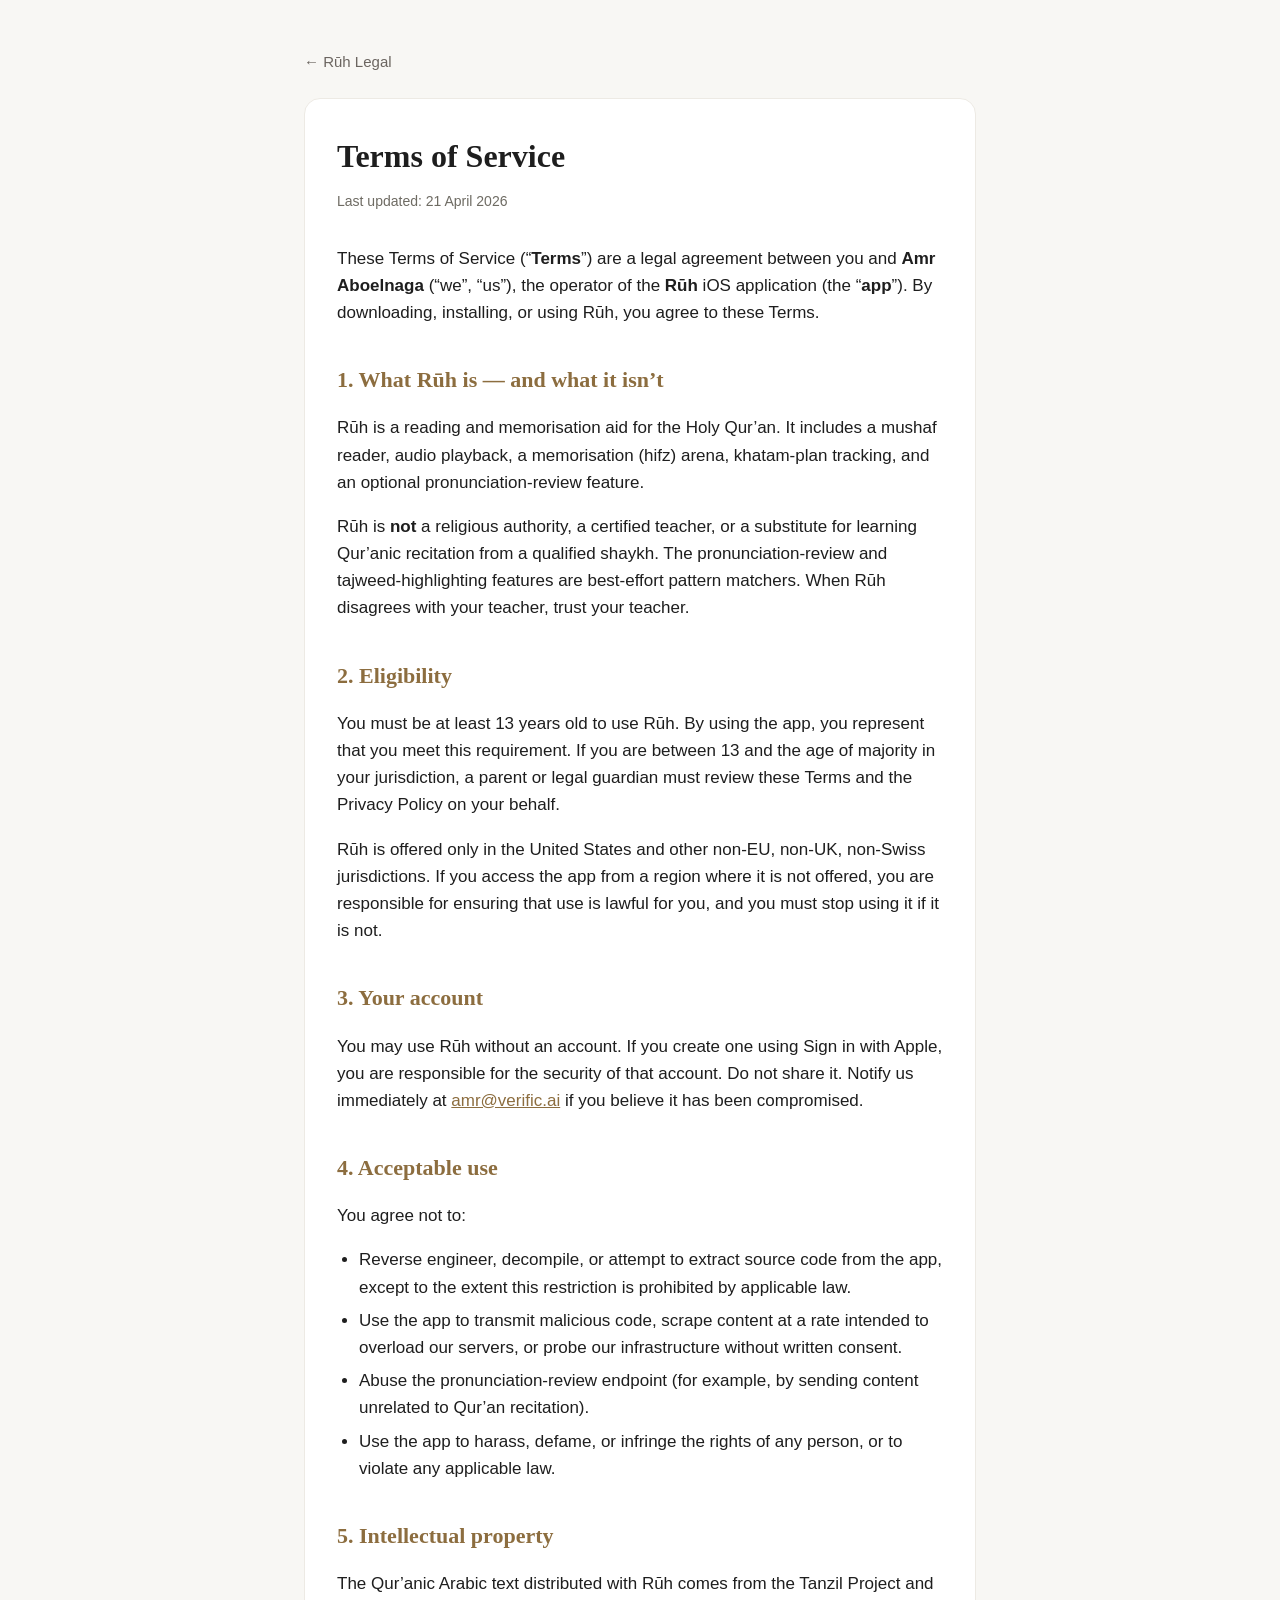
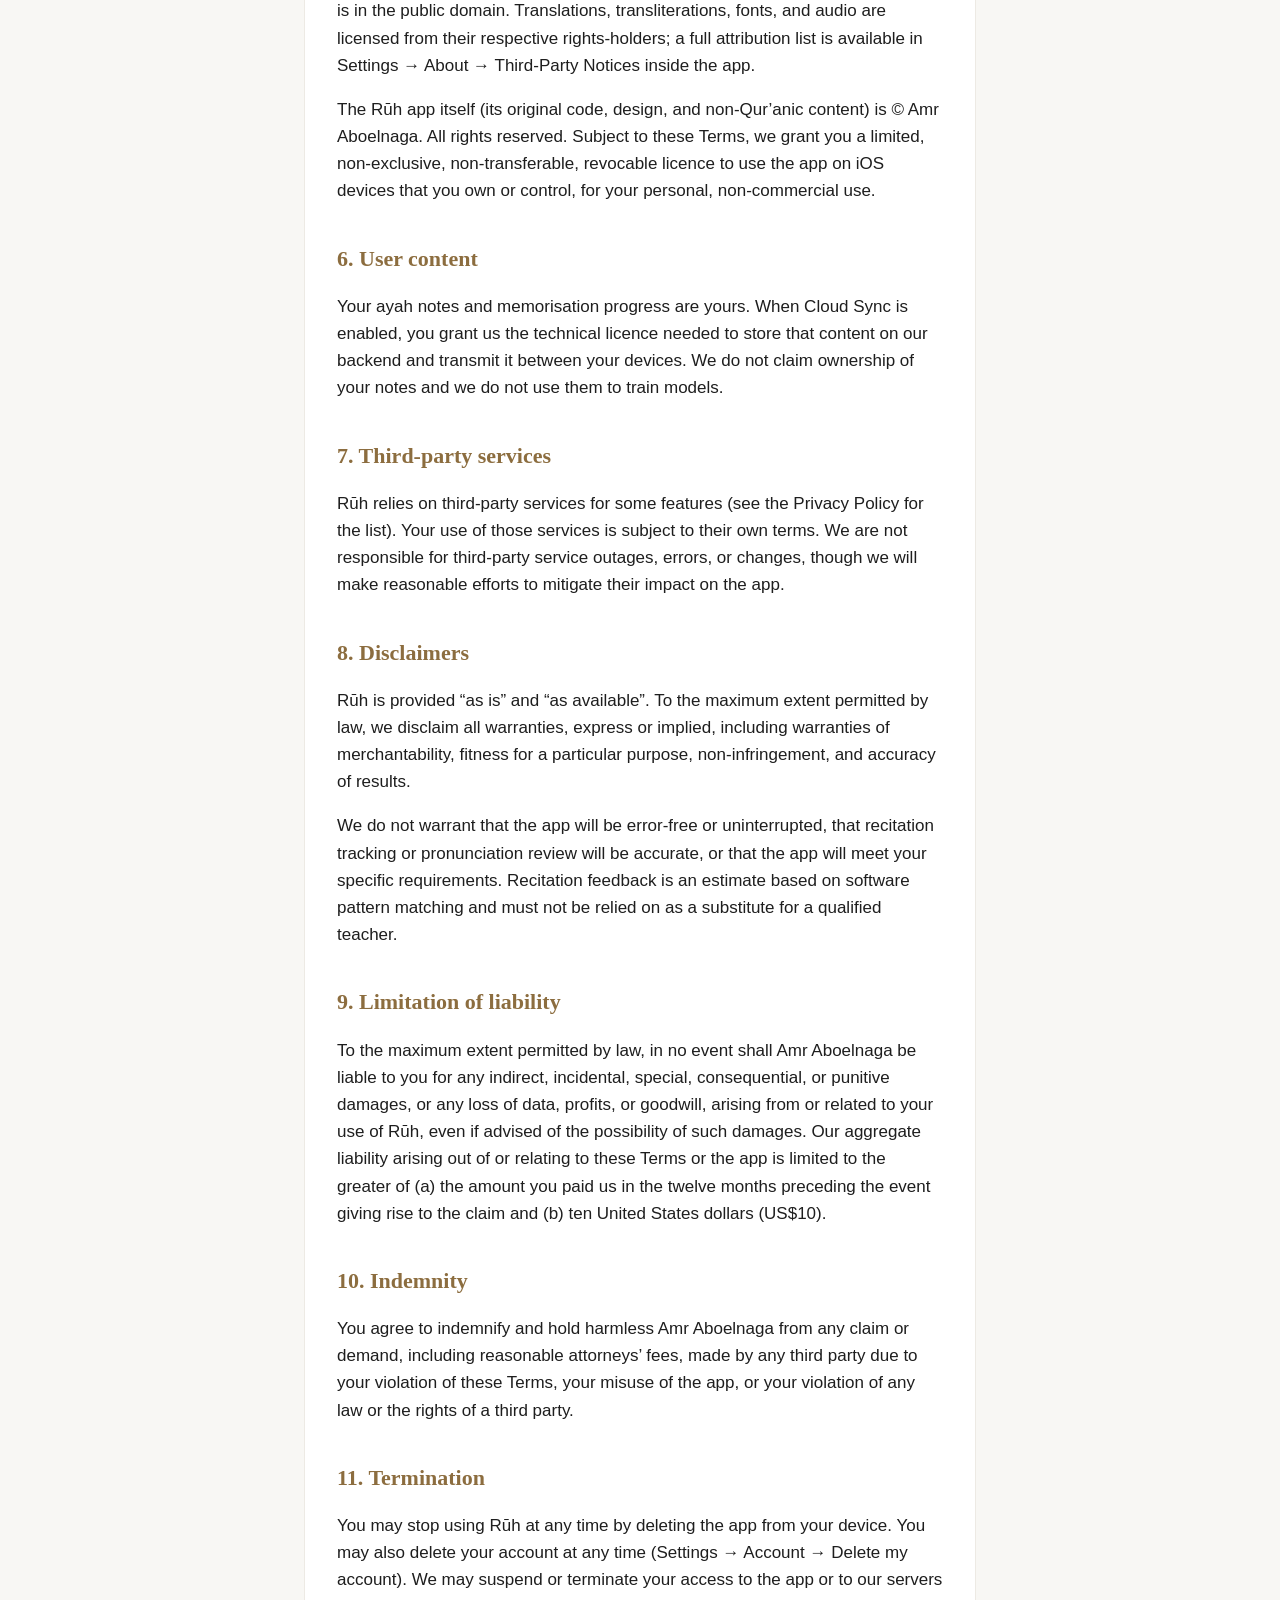
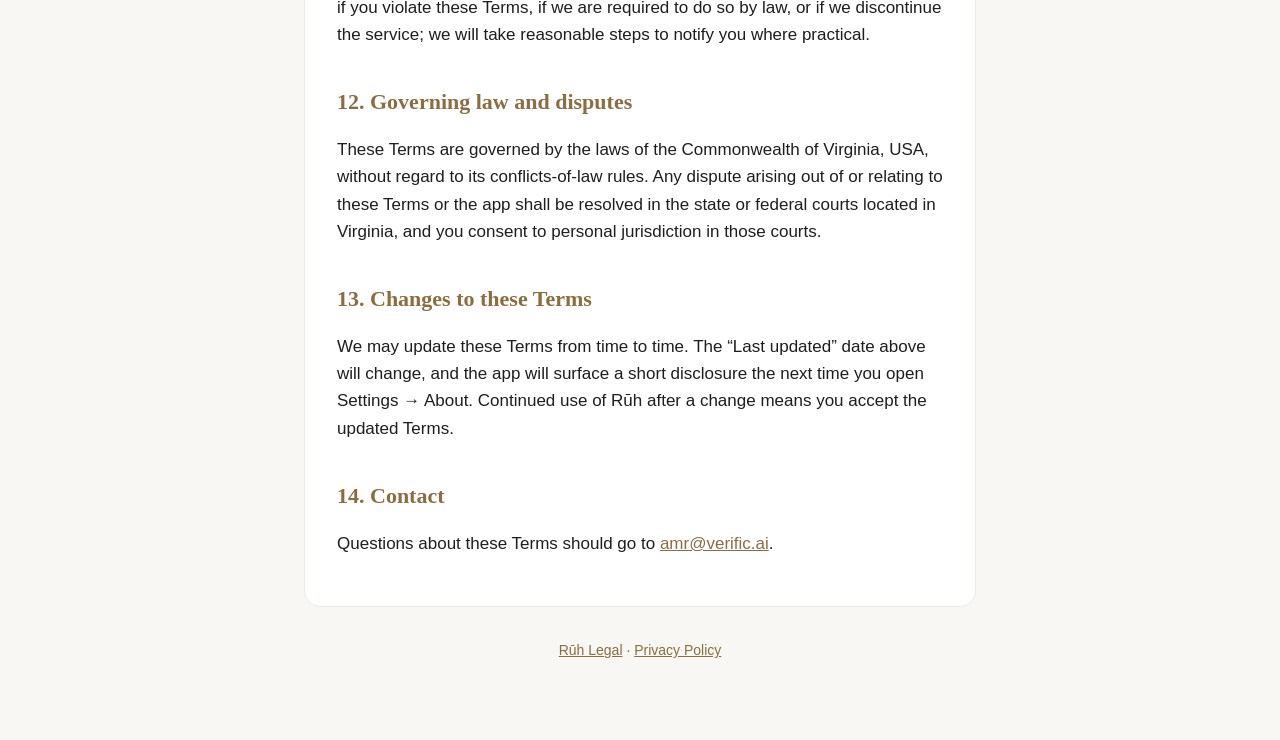
==== terms.html @ 8d79bd01 "Initial legal pages for Rūh — privacy policy + terms of service" ====
<!DOCTYPE html>
<html lang="en">
<head>
  <meta charset="utf-8">
  <meta name="viewport" content="width=device-width, initial-scale=1">
  <title>Rūh — Terms of Service</title>
  <link rel="stylesheet" href="style.css">
</head>
<body>
  <main class="wrap">
    <a class="back" href="index.html">&larr; Rūh Legal</a>
    <article>
      <h1>Terms of Service</h1>
      <p class="meta">Last updated: 21 April 2026</p>

      <p>
        These Terms of Service (&ldquo;<strong>Terms</strong>&rdquo;) are a legal
        agreement between you and <strong>Amr Aboelnaga</strong> (&ldquo;we&rdquo;,
        &ldquo;us&rdquo;), the operator of the <strong>Rūh</strong> iOS
        application (the &ldquo;<strong>app</strong>&rdquo;). By downloading,
        installing, or using Rūh, you agree to these Terms.
      </p>

      <h2>1. What Rūh is — and what it isn&rsquo;t</h2>
      <p>
        Rūh is a reading and memorisation aid for the Holy Qur&rsquo;an. It
        includes a mushaf reader, audio playback, a memorisation (hifz) arena,
        khatam-plan tracking, and an optional pronunciation-review feature.
      </p>
      <p>
        Rūh is <strong>not</strong> a religious authority, a certified
        teacher, or a substitute for learning Qur&rsquo;anic recitation from a
        qualified shaykh. The pronunciation-review and tajweed-highlighting
        features are best-effort pattern matchers. When Rūh disagrees with
        your teacher, trust your teacher.
      </p>

      <h2>2. Eligibility</h2>
      <p>
        You must be at least 13 years old to use Rūh. By using the app, you
        represent that you meet this requirement. If you are between 13 and
        the age of majority in your jurisdiction, a parent or legal guardian
        must review these Terms and the Privacy Policy on your behalf.
      </p>
      <p>
        Rūh is offered only in the United States and other non-EU, non-UK,
        non-Swiss jurisdictions. If you access the app from a region where it
        is not offered, you are responsible for ensuring that use is lawful
        for you, and you must stop using it if it is not.
      </p>

      <h2>3. Your account</h2>
      <p>
        You may use Rūh without an account. If you create one using Sign in
        with Apple, you are responsible for the security of that account.
        Do not share it. Notify us immediately at
        <a href="mailto:amr@verific.ai">amr@verific.ai</a> if you believe it
        has been compromised.
      </p>

      <h2>4. Acceptable use</h2>
      <p>You agree not to:</p>
      <ul>
        <li>Reverse engineer, decompile, or attempt to extract source code
          from the app, except to the extent this restriction is prohibited
          by applicable law.</li>
        <li>Use the app to transmit malicious code, scrape content at a rate
          intended to overload our servers, or probe our infrastructure
          without written consent.</li>
        <li>Abuse the pronunciation-review endpoint (for example, by sending
          content unrelated to Qur&rsquo;an recitation).</li>
        <li>Use the app to harass, defame, or infringe the rights of any
          person, or to violate any applicable law.</li>
      </ul>

      <h2>5. Intellectual property</h2>
      <p>
        The Qur&rsquo;anic Arabic text distributed with Rūh comes from the
        Tanzil Project and is in the public domain. Translations,
        transliterations, fonts, and audio are licensed from their
        respective rights-holders; a full attribution list is available in
        Settings &rarr; About &rarr; Third-Party Notices inside the app.
      </p>
      <p>
        The Rūh app itself (its original code, design, and non-Qur&rsquo;anic
        content) is &copy; Amr Aboelnaga. All rights reserved. Subject to
        these Terms, we grant you a limited, non-exclusive, non-transferable,
        revocable licence to use the app on iOS devices that you own or
        control, for your personal, non-commercial use.
      </p>

      <h2>6. User content</h2>
      <p>
        Your ayah notes and memorisation progress are yours. When Cloud Sync
        is enabled, you grant us the technical licence needed to store that
        content on our backend and transmit it between your devices. We do
        not claim ownership of your notes and we do not use them to train
        models.
      </p>

      <h2>7. Third-party services</h2>
      <p>
        Rūh relies on third-party services for some features (see the Privacy
        Policy for the list). Your use of those services is subject to their
        own terms. We are not responsible for third-party service outages,
        errors, or changes, though we will make reasonable efforts to mitigate
        their impact on the app.
      </p>

      <h2>8. Disclaimers</h2>
      <p>
        Rūh is provided &ldquo;as is&rdquo; and &ldquo;as available&rdquo;. To
        the maximum extent permitted by law, we disclaim all warranties, express
        or implied, including warranties of merchantability, fitness for a
        particular purpose, non-infringement, and accuracy of results.
      </p>
      <p>
        We do not warrant that the app will be error-free or uninterrupted,
        that recitation tracking or pronunciation review will be accurate, or
        that the app will meet your specific requirements. Recitation feedback
        is an estimate based on software pattern matching and must not be
        relied on as a substitute for a qualified teacher.
      </p>

      <h2>9. Limitation of liability</h2>
      <p>
        To the maximum extent permitted by law, in no event shall Amr Aboelnaga
        be liable to you for any indirect, incidental, special, consequential,
        or punitive damages, or any loss of data, profits, or goodwill, arising
        from or related to your use of Rūh, even if advised of the possibility
        of such damages. Our aggregate liability arising out of or relating to
        these Terms or the app is limited to the greater of (a) the amount you
        paid us in the twelve months preceding the event giving rise to the
        claim and (b) ten United States dollars (US$10).
      </p>

      <h2>10. Indemnity</h2>
      <p>
        You agree to indemnify and hold harmless Amr Aboelnaga from any claim
        or demand, including reasonable attorneys&rsquo; fees, made by any third
        party due to your violation of these Terms, your misuse of the app, or
        your violation of any law or the rights of a third party.
      </p>

      <h2>11. Termination</h2>
      <p>
        You may stop using Rūh at any time by deleting the app from your
        device. You may also delete your account at any time (Settings &rarr;
        Account &rarr; Delete my account). We may suspend or terminate your
        access to the app or to our servers if you violate these Terms, if we
        are required to do so by law, or if we discontinue the service; we
        will take reasonable steps to notify you where practical.
      </p>

      <h2>12. Governing law and disputes</h2>
      <p>
        These Terms are governed by the laws of the Commonwealth of Virginia,
        USA, without regard to its conflicts-of-law rules. Any dispute
        arising out of or relating to these Terms or the app shall be resolved
        in the state or federal courts located in Virginia, and you consent to
        personal jurisdiction in those courts.
      </p>

      <h2>13. Changes to these Terms</h2>
      <p>
        We may update these Terms from time to time. The &ldquo;Last
        updated&rdquo; date above will change, and the app will surface a
        short disclosure the next time you open Settings &rarr; About.
        Continued use of Rūh after a change means you accept the updated
        Terms.
      </p>

      <h2>14. Contact</h2>
      <p>
        Questions about these Terms should go to
        <a href="mailto:amr@verific.ai">amr@verific.ai</a>.
      </p>
    </article>

    <footer>
      <p><a href="index.html">Rūh Legal</a> &middot; <a href="privacy.html">Privacy Policy</a></p>
    </footer>
  </main>
</body>
</html>
---- style.css ----
/* Rūh legal pages — matches the in-app warm cream/gold palette */
:root {
  --bg: #F8F7F4;
  --card: #FFFFFF;
  --surface: #F5F2ED;
  --line: #EDEAE4;
  --text: #1E1E1E;
  --text-secondary: #6B6560;
  --text-tertiary: #6E6B63;
  --accent: #C8A87E;
  --accent-dark: #8C6D3F;
  --accent-surface: #F3EDE3;
  --radius: 16px;
  --radius-sm: 10px;
  --max-w: 720px;
}

@media (prefers-color-scheme: dark) {
  :root {
    --bg: #0A0A0A;
    --card: #141414;
    --surface: #181818;
    --line: #242424;
    --text: #D5D0C8;
    --text-secondary: #A3A09A;
    --text-tertiary: #858380;
    --accent: #C8A87E;
    --accent-dark: #D4BC90;
    --accent-surface: #1A1A18;
  }
}

* { box-sizing: border-box; }
html, body {
  margin: 0;
  padding: 0;
  background: var(--bg);
  color: var(--text);
  font-family: -apple-system, BlinkMacSystemFont, "Segoe UI", Helvetica, Arial, sans-serif;
  font-size: 17px;
  line-height: 1.6;
  -webkit-font-smoothing: antialiased;
}

.wrap {
  max-width: var(--max-w);
  margin: 0 auto;
  padding: 48px 24px 64px;
}

/* ---- Brand header (landing page) ---- */
.brand {
  text-align: center;
  margin-bottom: 48px;
}
.brand .mark {
  font-size: 64px;
  color: var(--accent-dark);
  margin-bottom: 8px;
  line-height: 1;
}
.brand h1 {
  font-family: Georgia, "Times New Roman", serif;
  font-size: 40px;
  margin: 0 0 8px;
  letter-spacing: 0.5px;
  color: var(--text);
}
.brand .tag {
  color: var(--text-secondary);
  margin: 0;
  font-style: italic;
}

/* ---- Landing cards ---- */
.links {
  display: grid;
  gap: 16px;
  margin-bottom: 48px;
}
.card {
  display: block;
  background: var(--card);
  border: 1px solid var(--line);
  border-radius: var(--radius);
  padding: 24px;
  text-decoration: none;
  color: inherit;
  transition: transform 0.15s ease, border-color 0.15s ease;
}
.card:hover {
  border-color: var(--accent);
  transform: translateY(-1px);
}
.card h2 {
  margin: 0 0 4px;
  font-family: Georgia, serif;
  font-size: 22px;
  color: var(--accent-dark);
}
.card p {
  margin: 0;
  color: var(--text-secondary);
}

/* ---- Article (privacy / terms pages) ---- */
article {
  background: var(--card);
  border: 1px solid var(--line);
  border-radius: var(--radius);
  padding: 32px;
}
article h1 {
  font-family: Georgia, serif;
  font-size: 32px;
  margin: 0 0 8px;
  color: var(--text);
}
article .meta {
  color: var(--text-tertiary);
  font-size: 14px;
  margin: 0 0 32px;
}
article h2 {
  font-family: Georgia, serif;
  font-size: 22px;
  color: var(--accent-dark);
  margin: 36px 0 12px;
}
article h3 {
  font-size: 17px;
  color: var(--text);
  margin: 24px 0 8px;
}
article p, article li {
  color: var(--text);
}
article p + p { margin-top: 14px; }
article ul {
  padding-left: 22px;
}
article li {
  margin: 6px 0;
}
article a {
  color: var(--accent-dark);
}
article code {
  background: var(--surface);
  padding: 2px 6px;
  border-radius: 4px;
  font-size: 15px;
  font-family: "SF Mono", Menlo, Consolas, monospace;
}

/* ---- Footer ---- */
footer {
  text-align: center;
  margin-top: 32px;
  color: var(--text-tertiary);
  font-size: 14px;
}
footer a {
  color: var(--accent-dark);
}

.back {
  display: inline-block;
  color: var(--text-secondary);
  text-decoration: none;
  margin-bottom: 24px;
  font-size: 15px;
}
.back:hover { color: var(--accent-dark); }
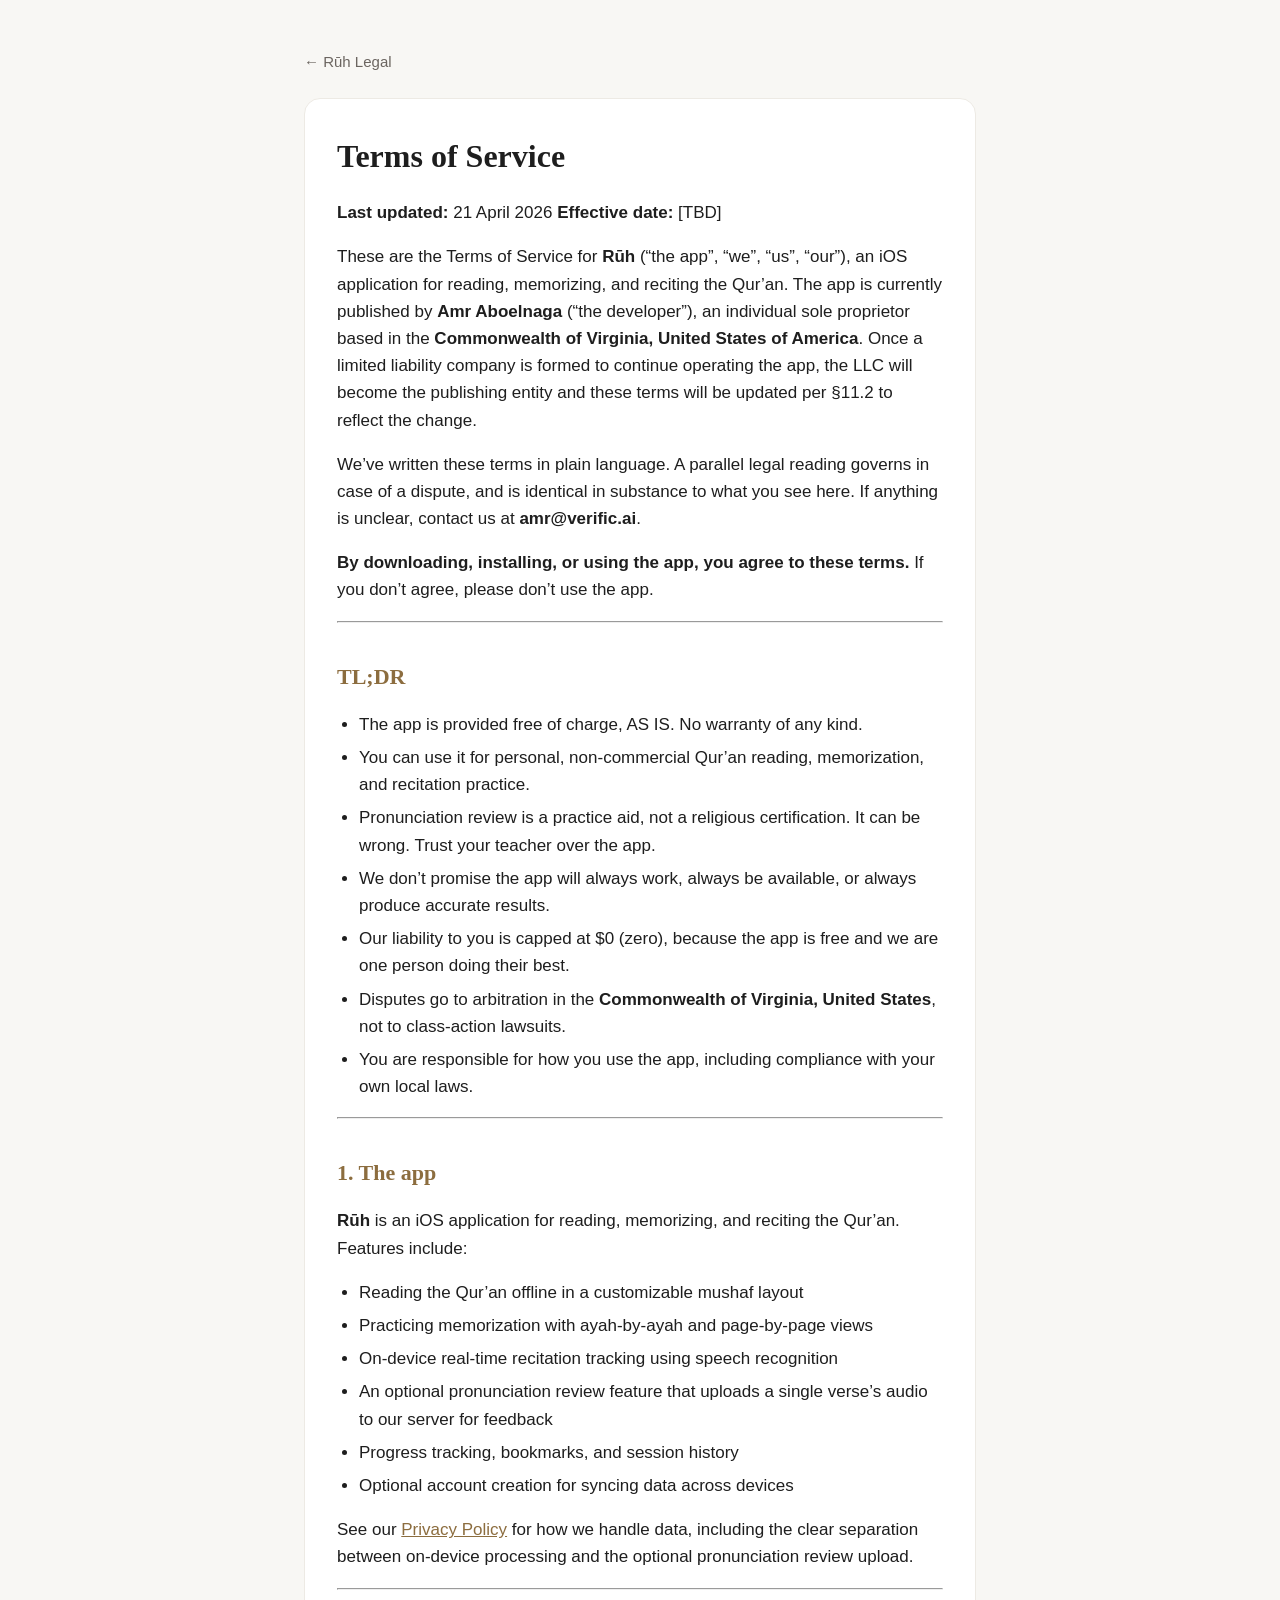
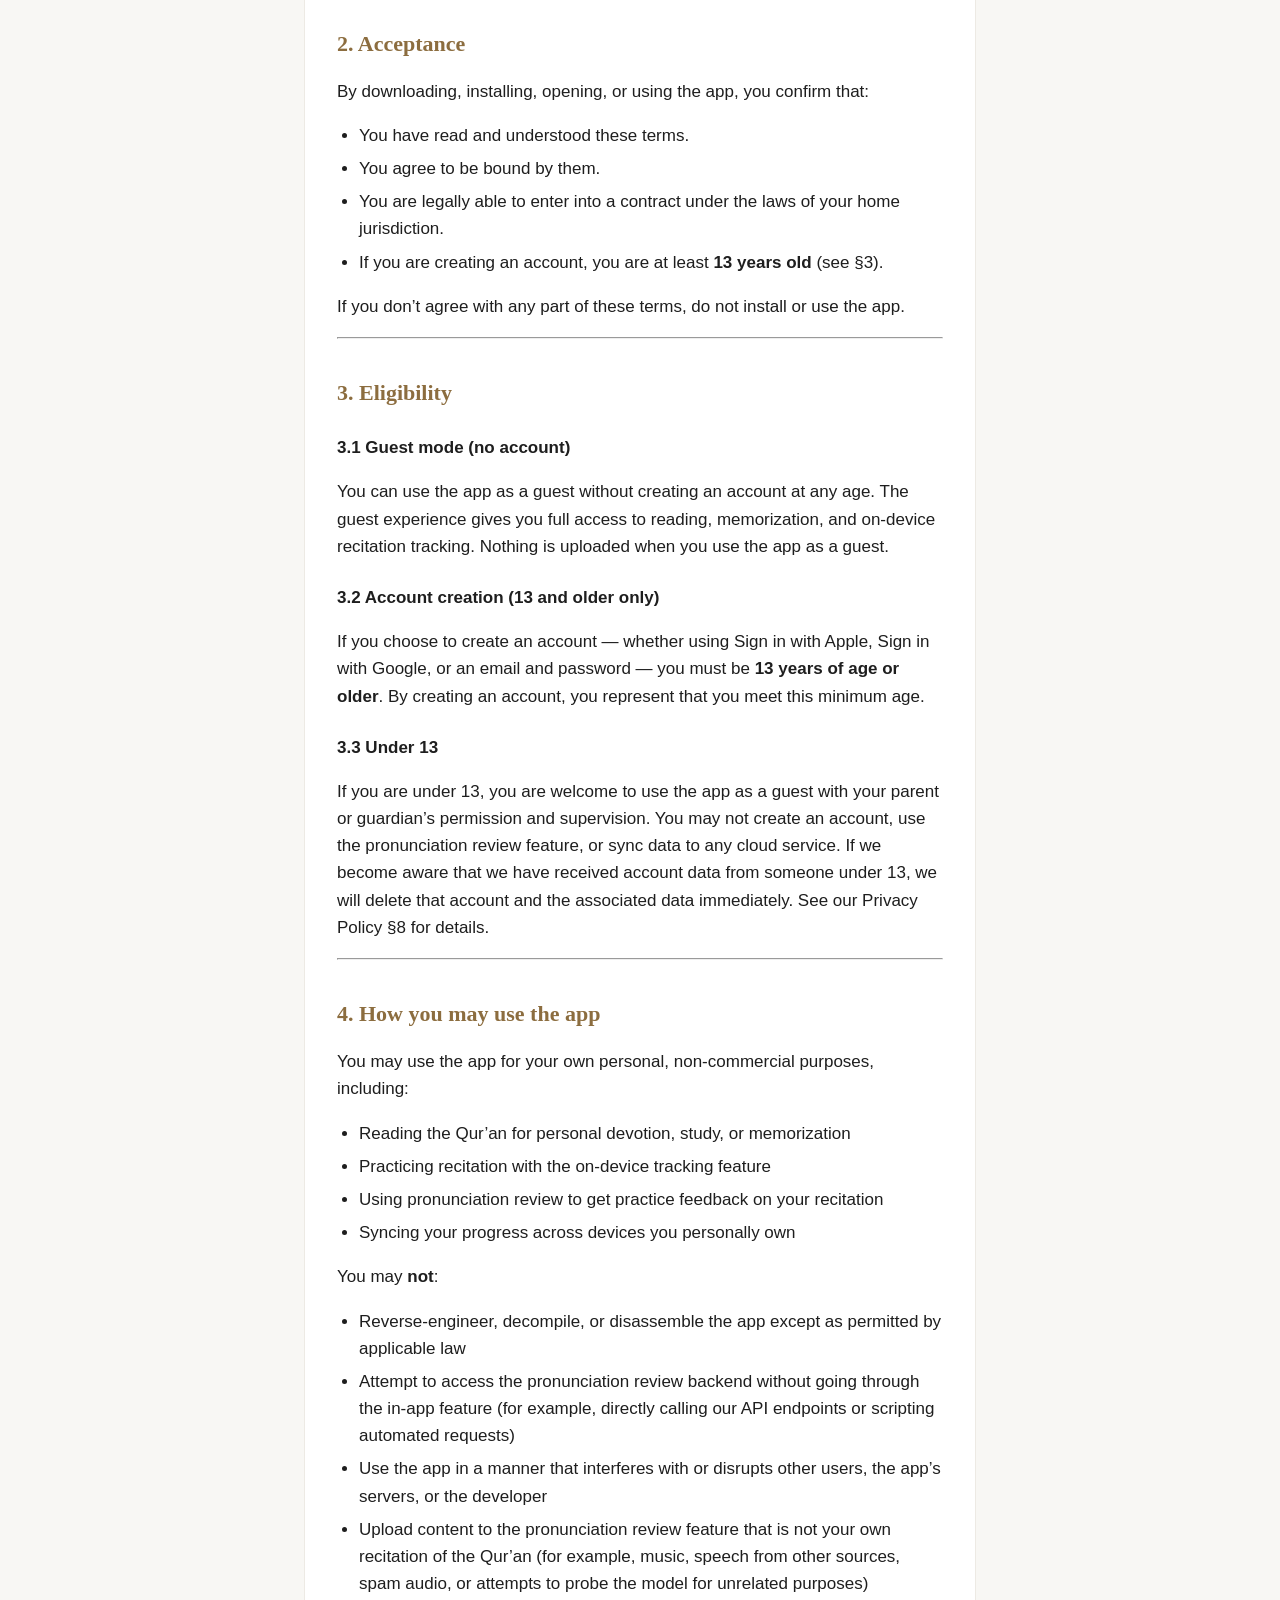
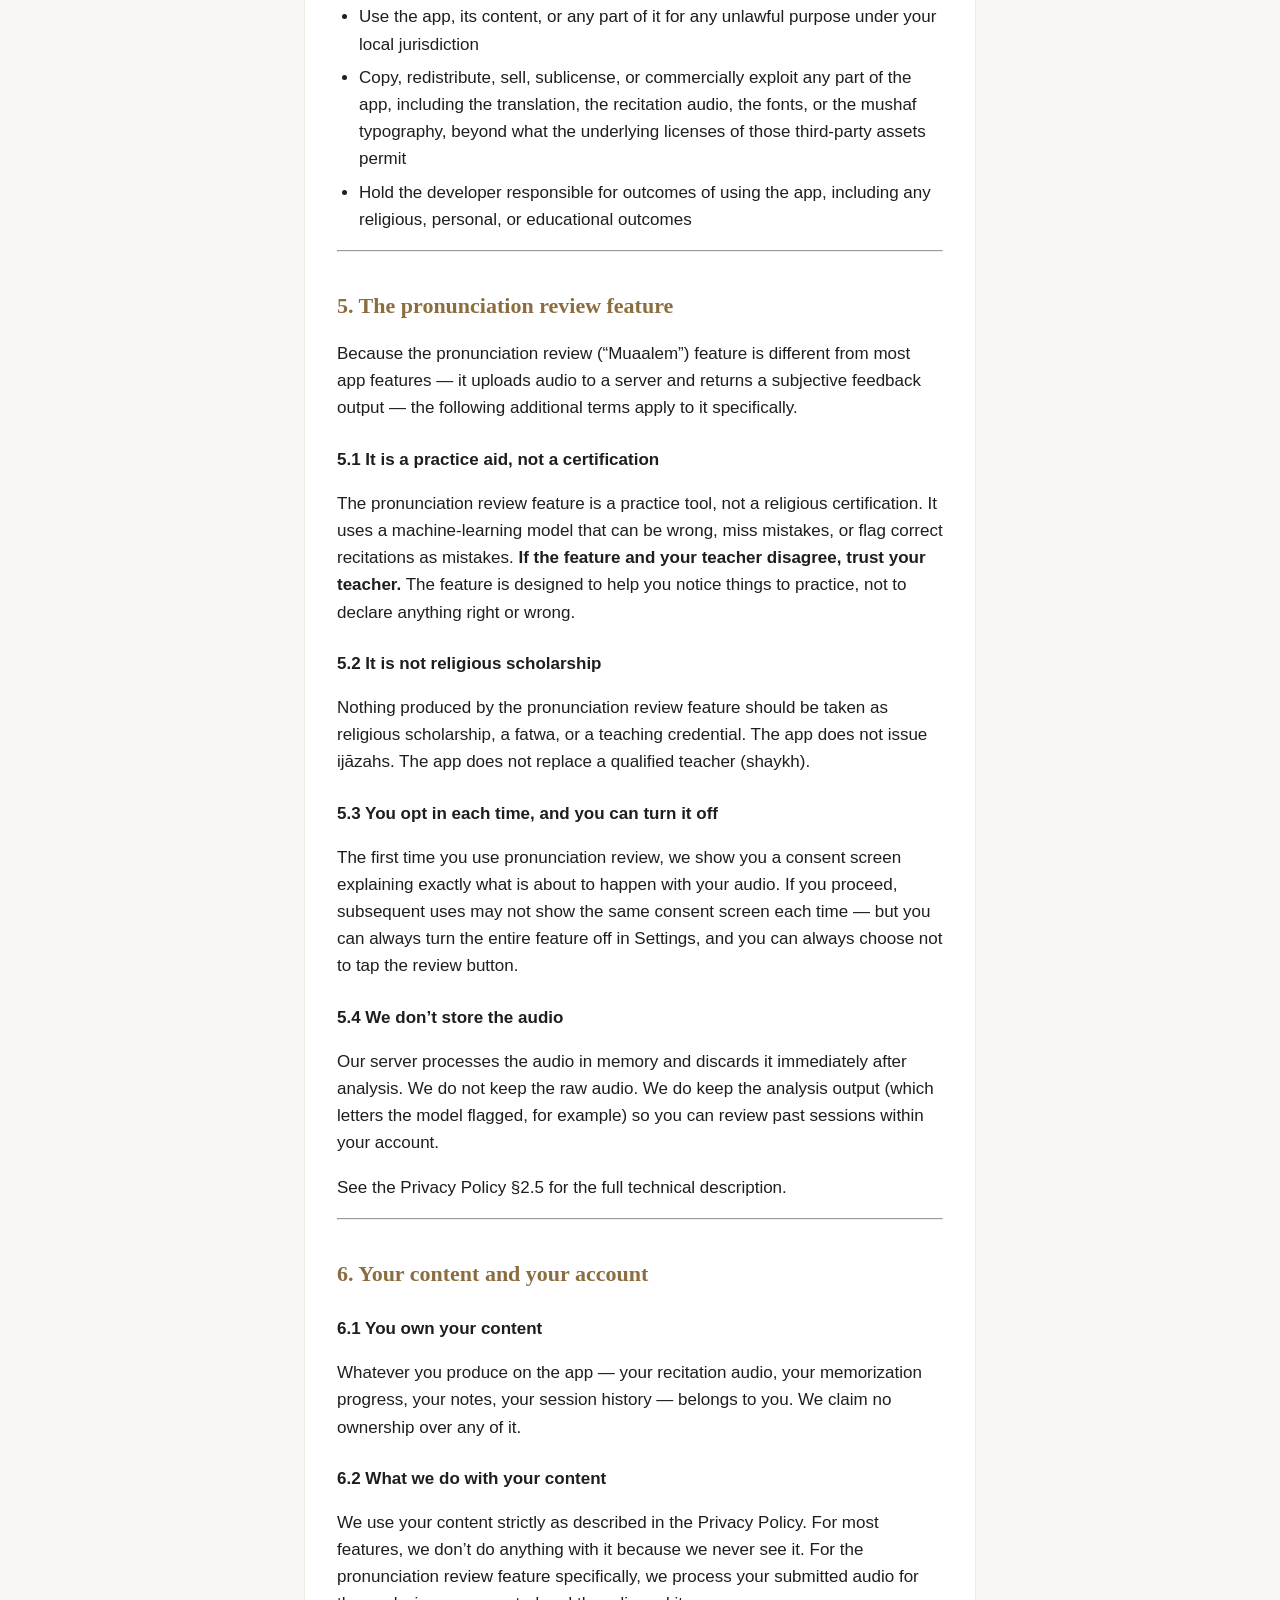
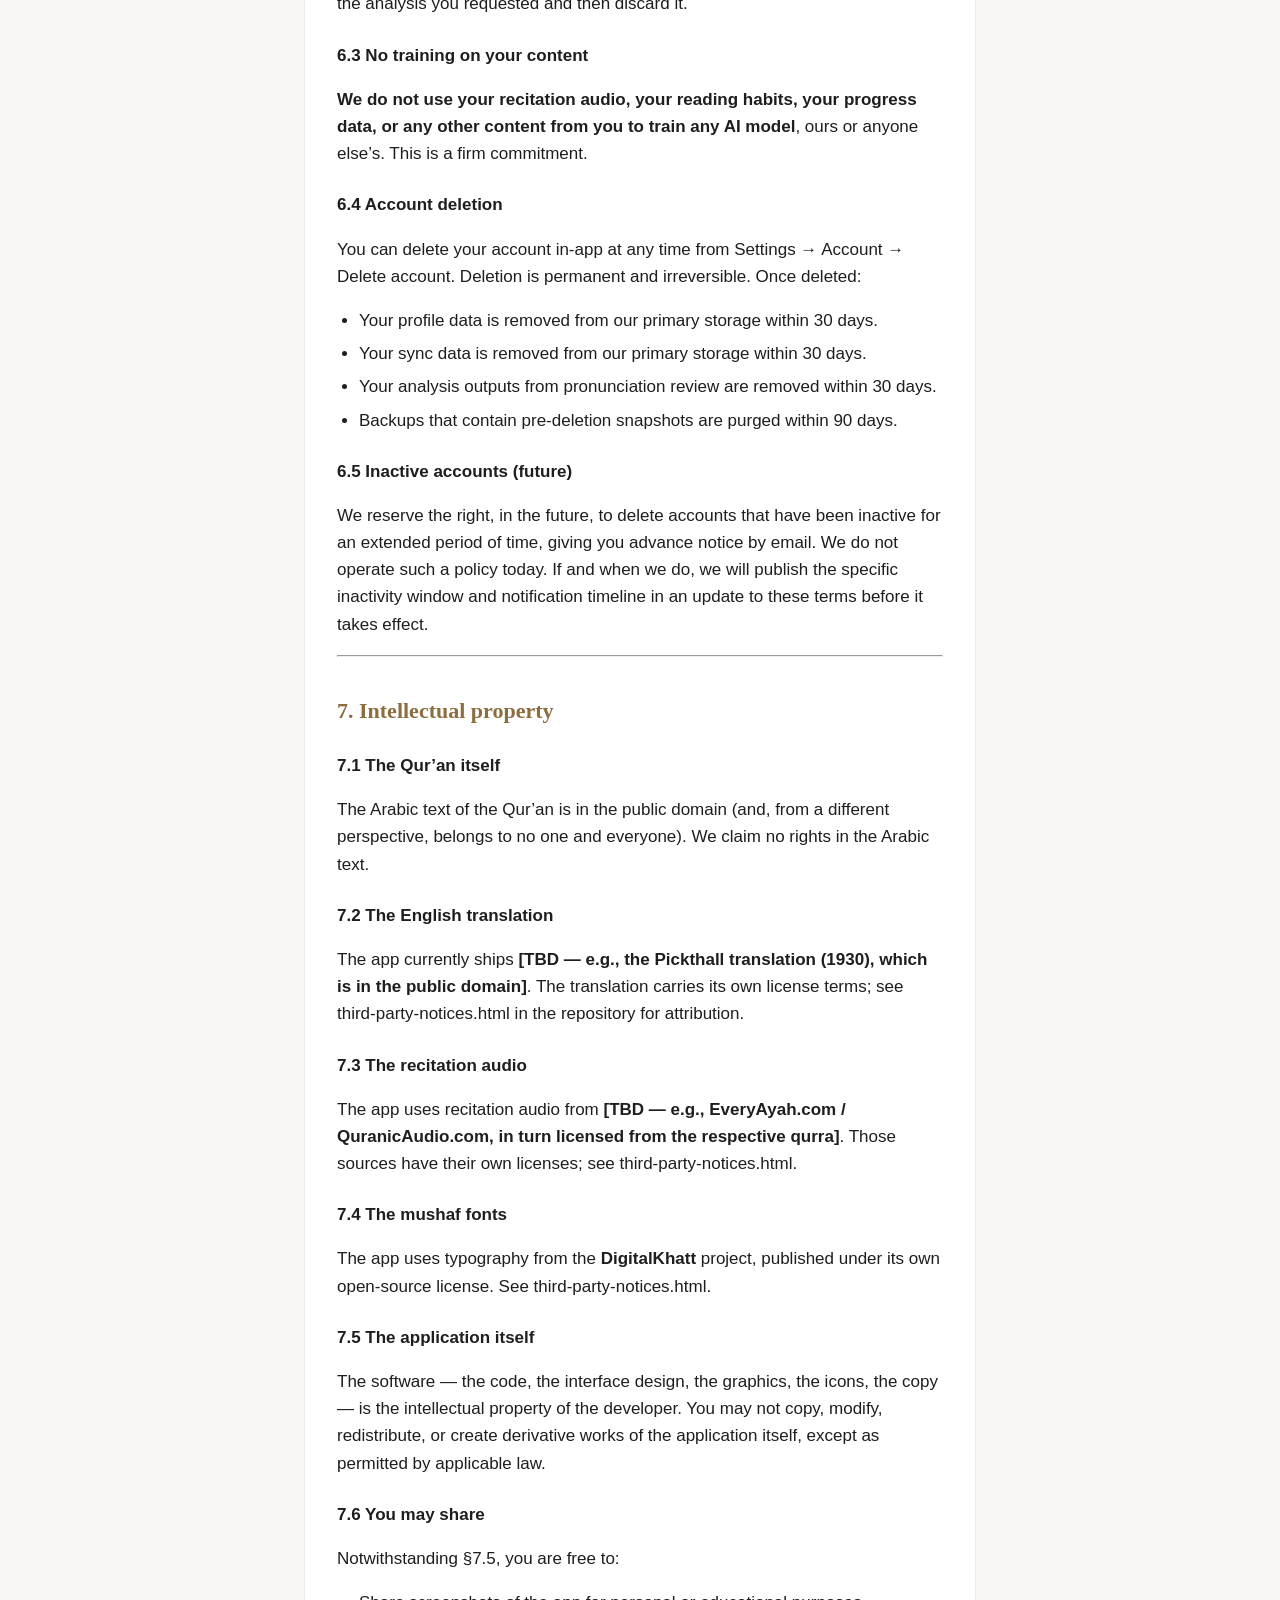
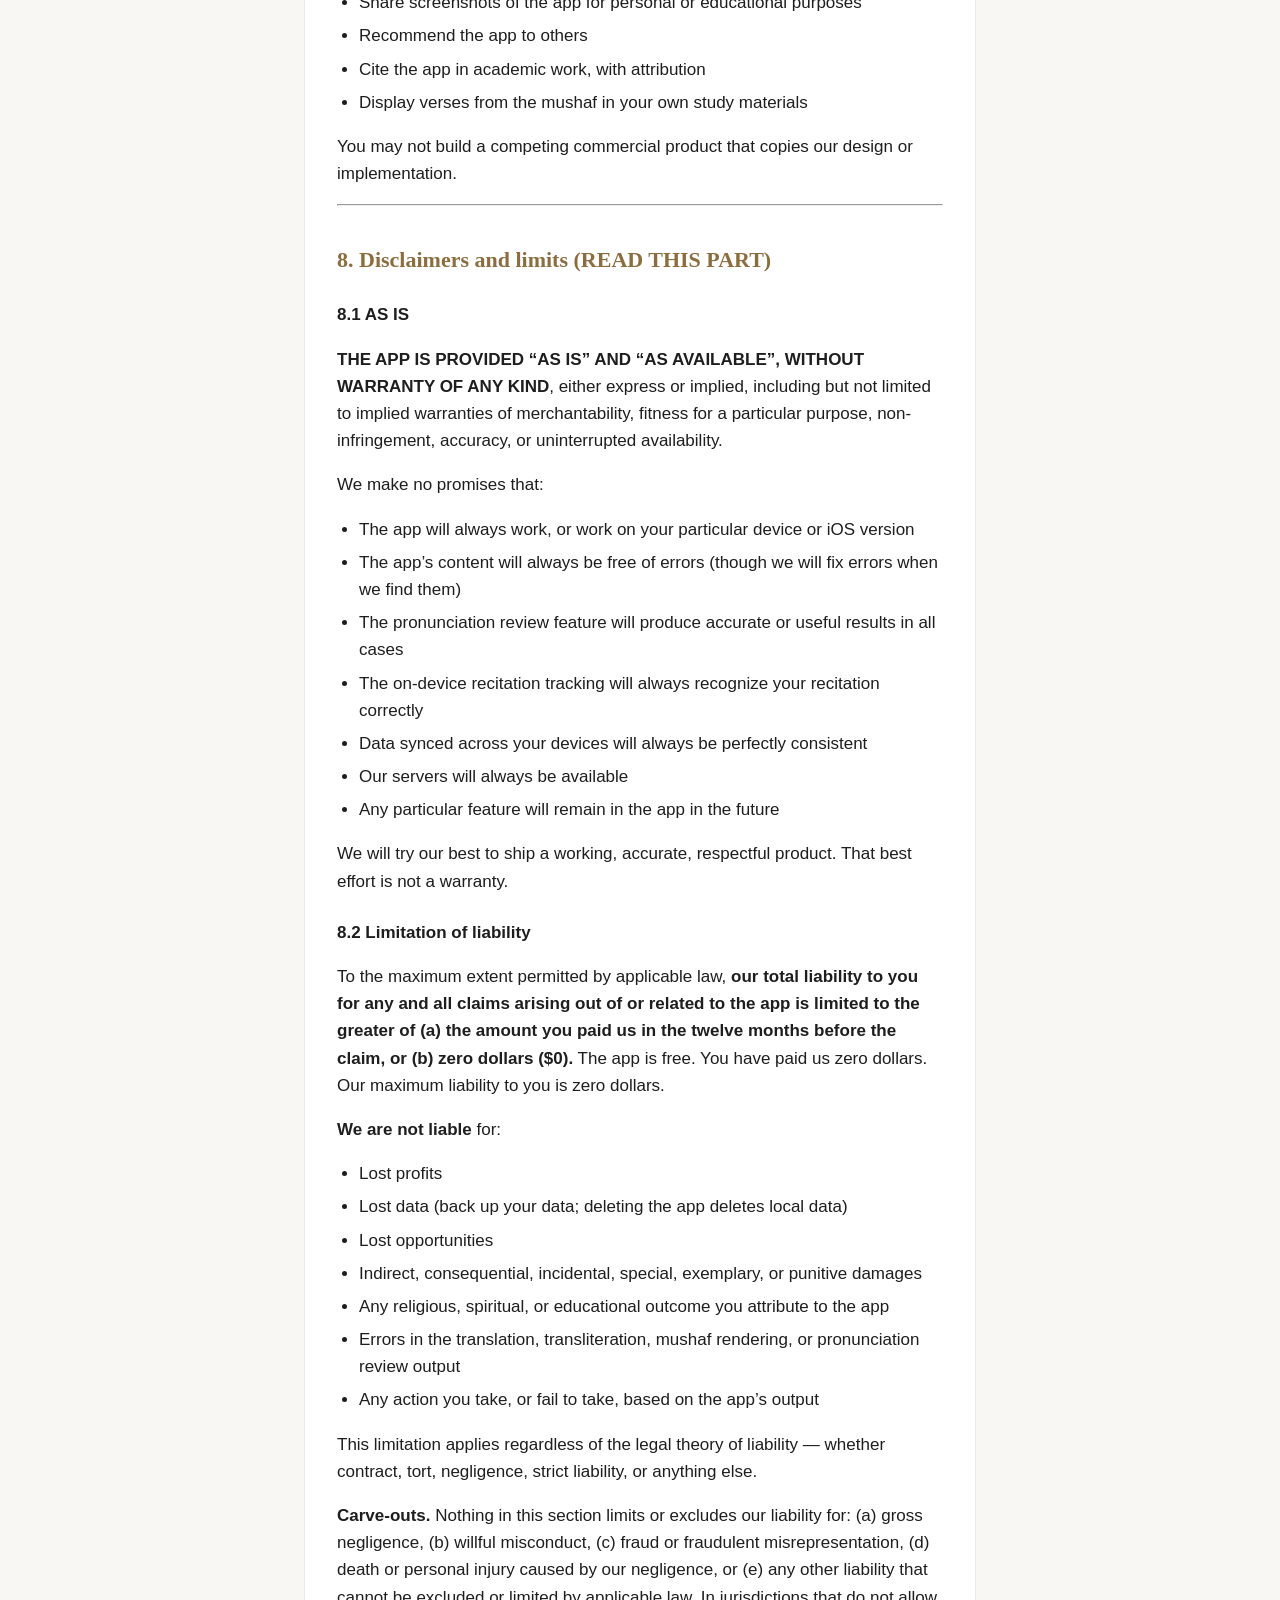
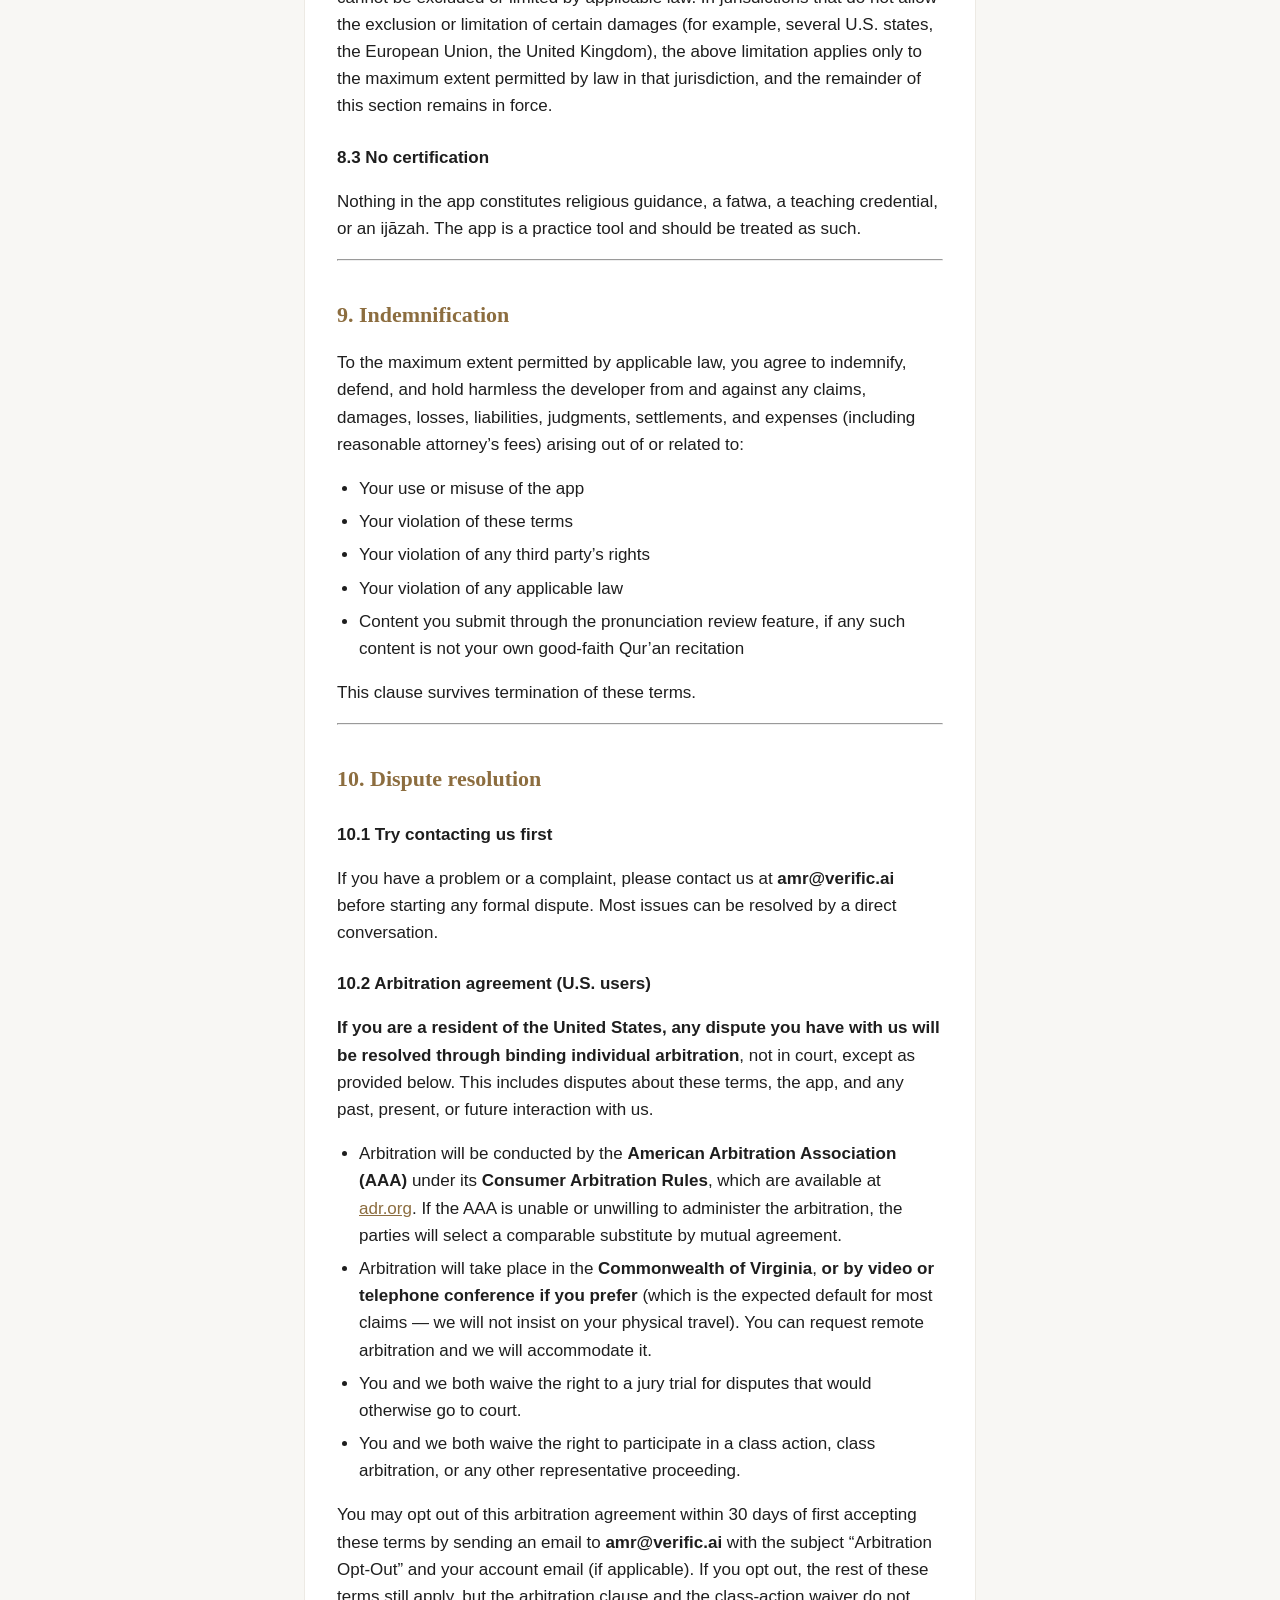
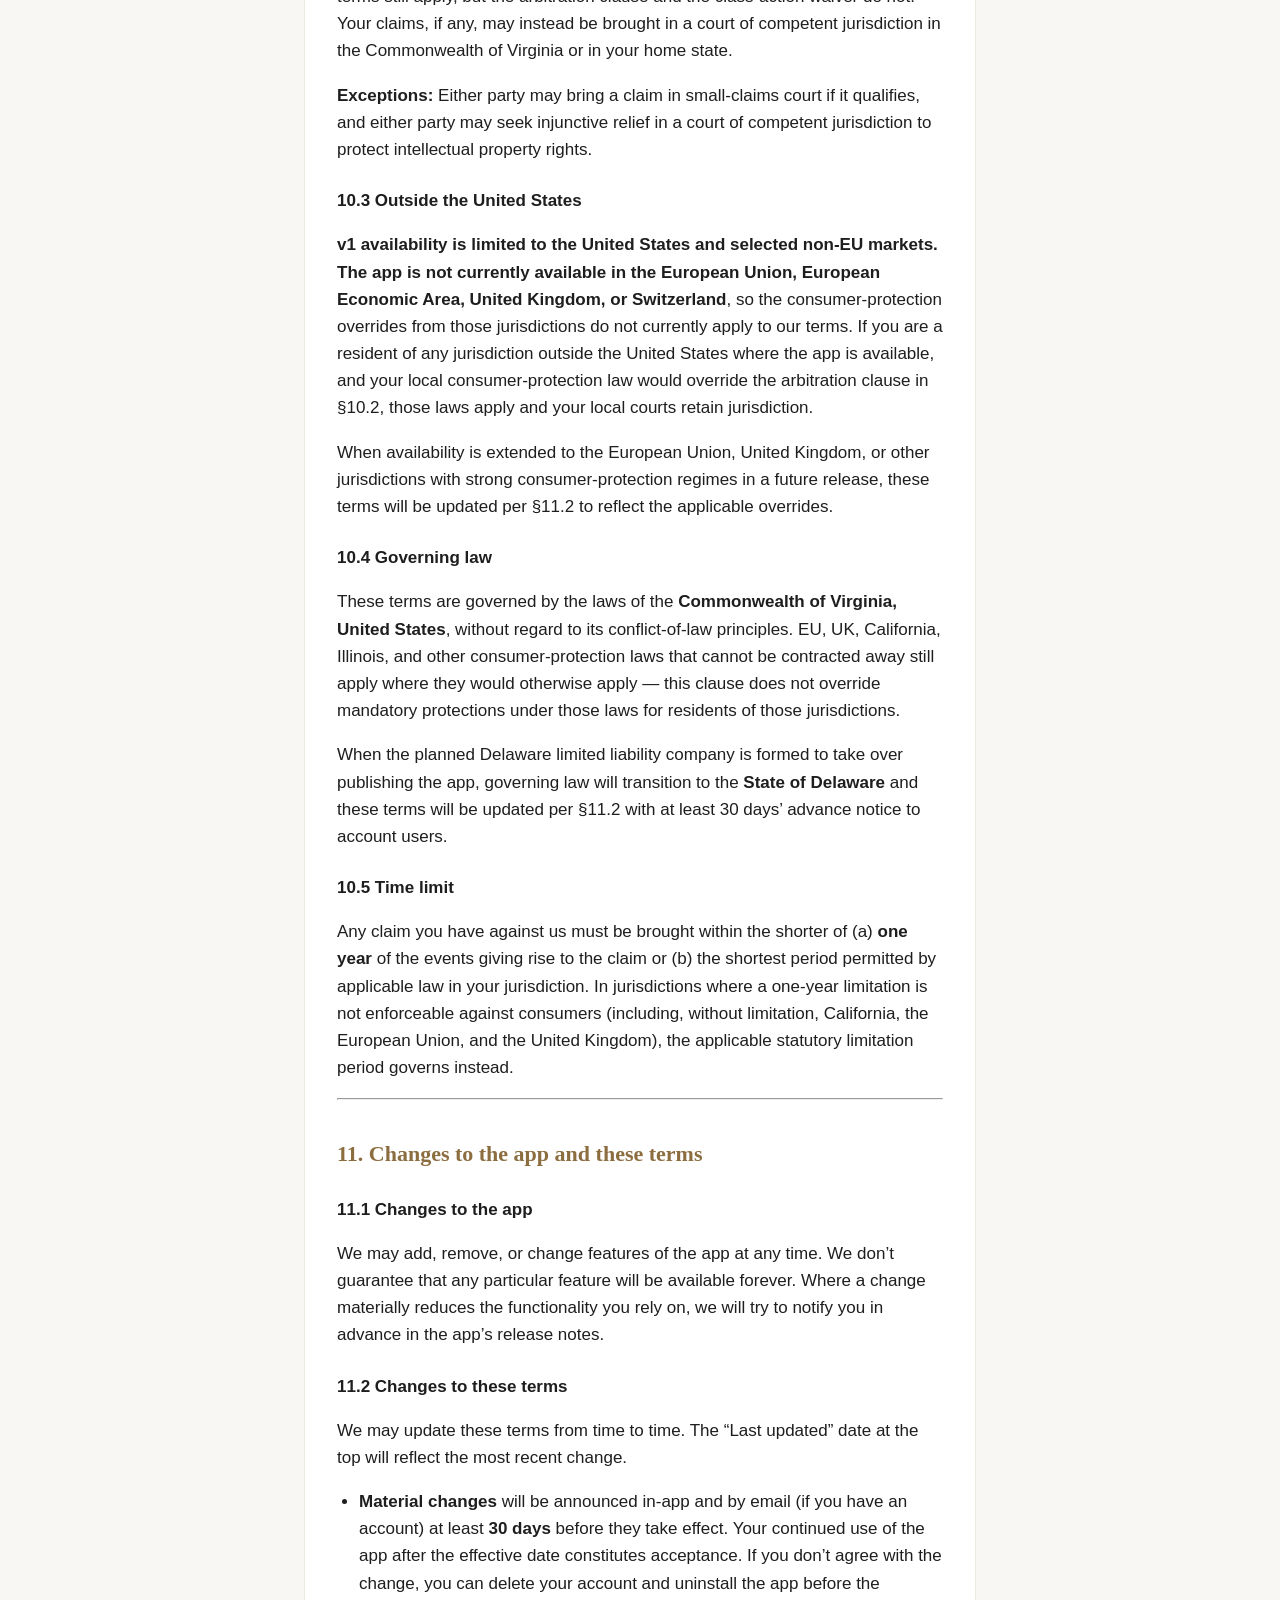
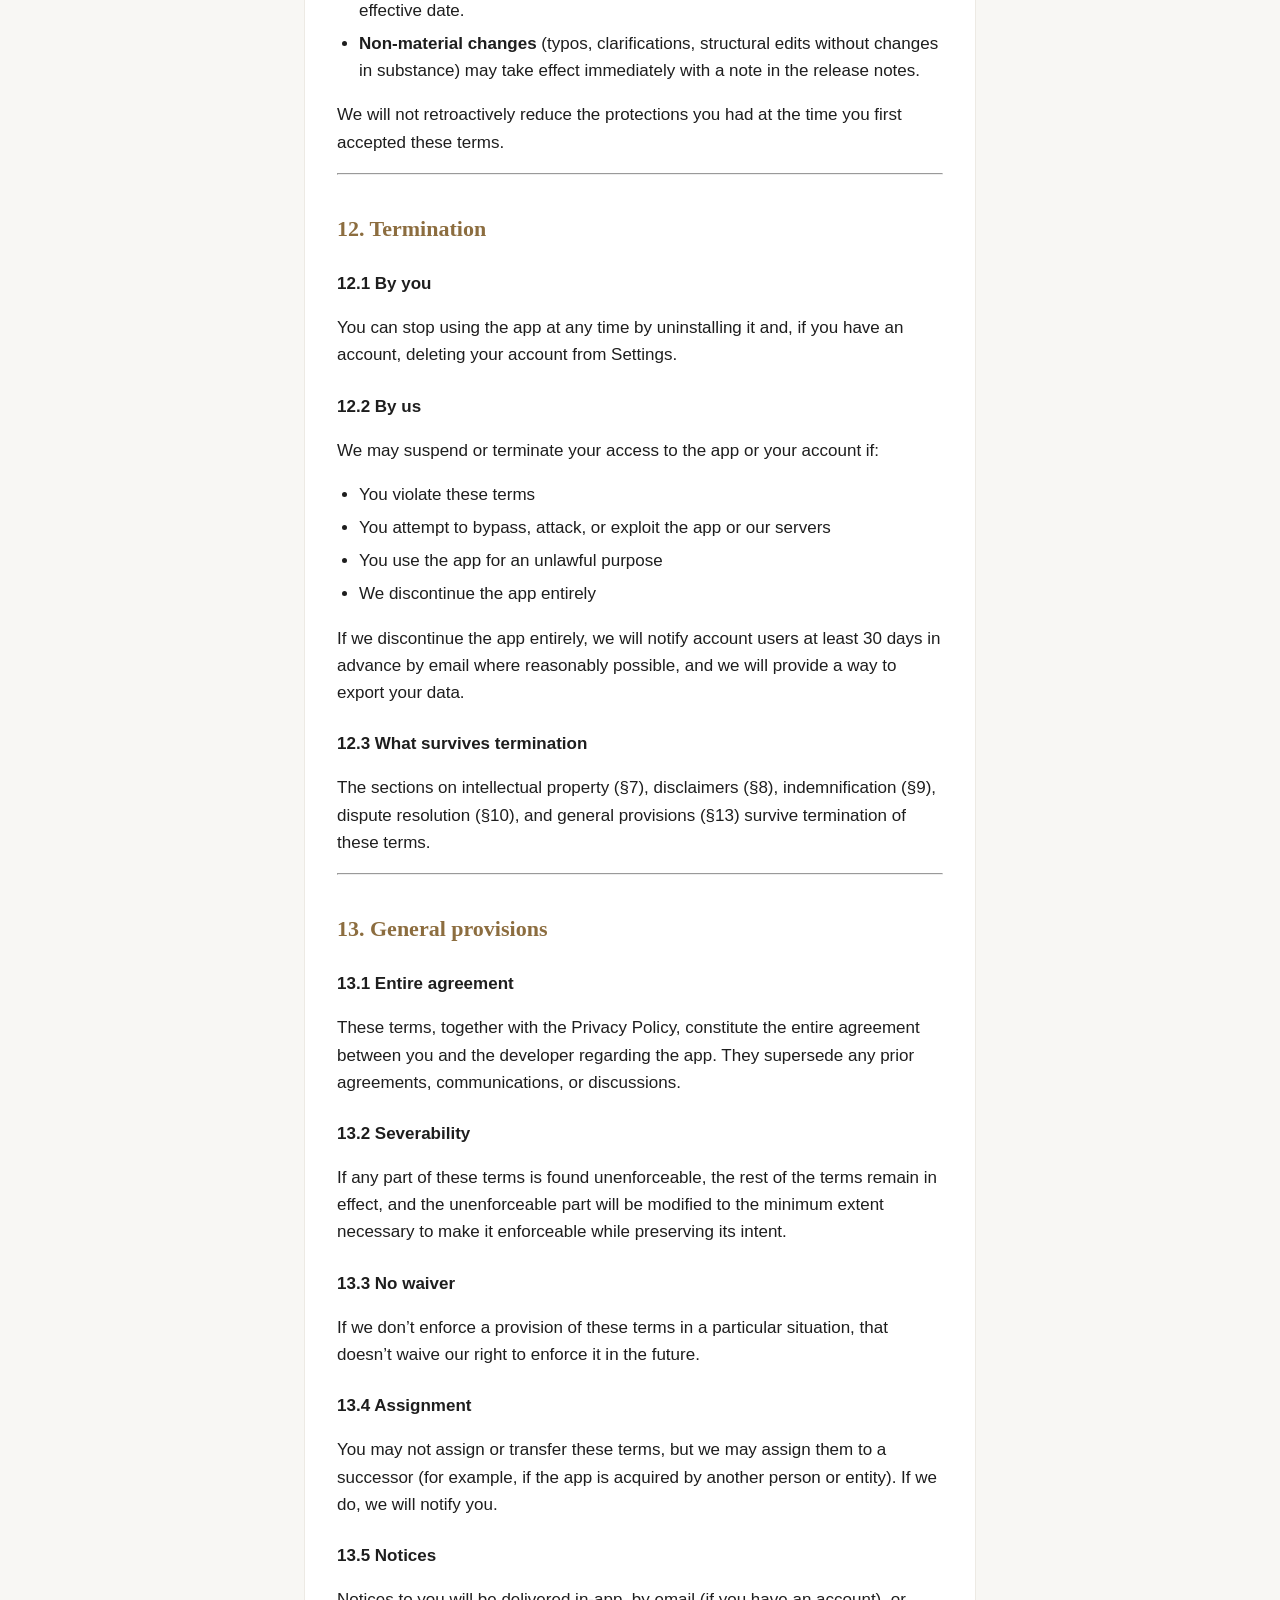
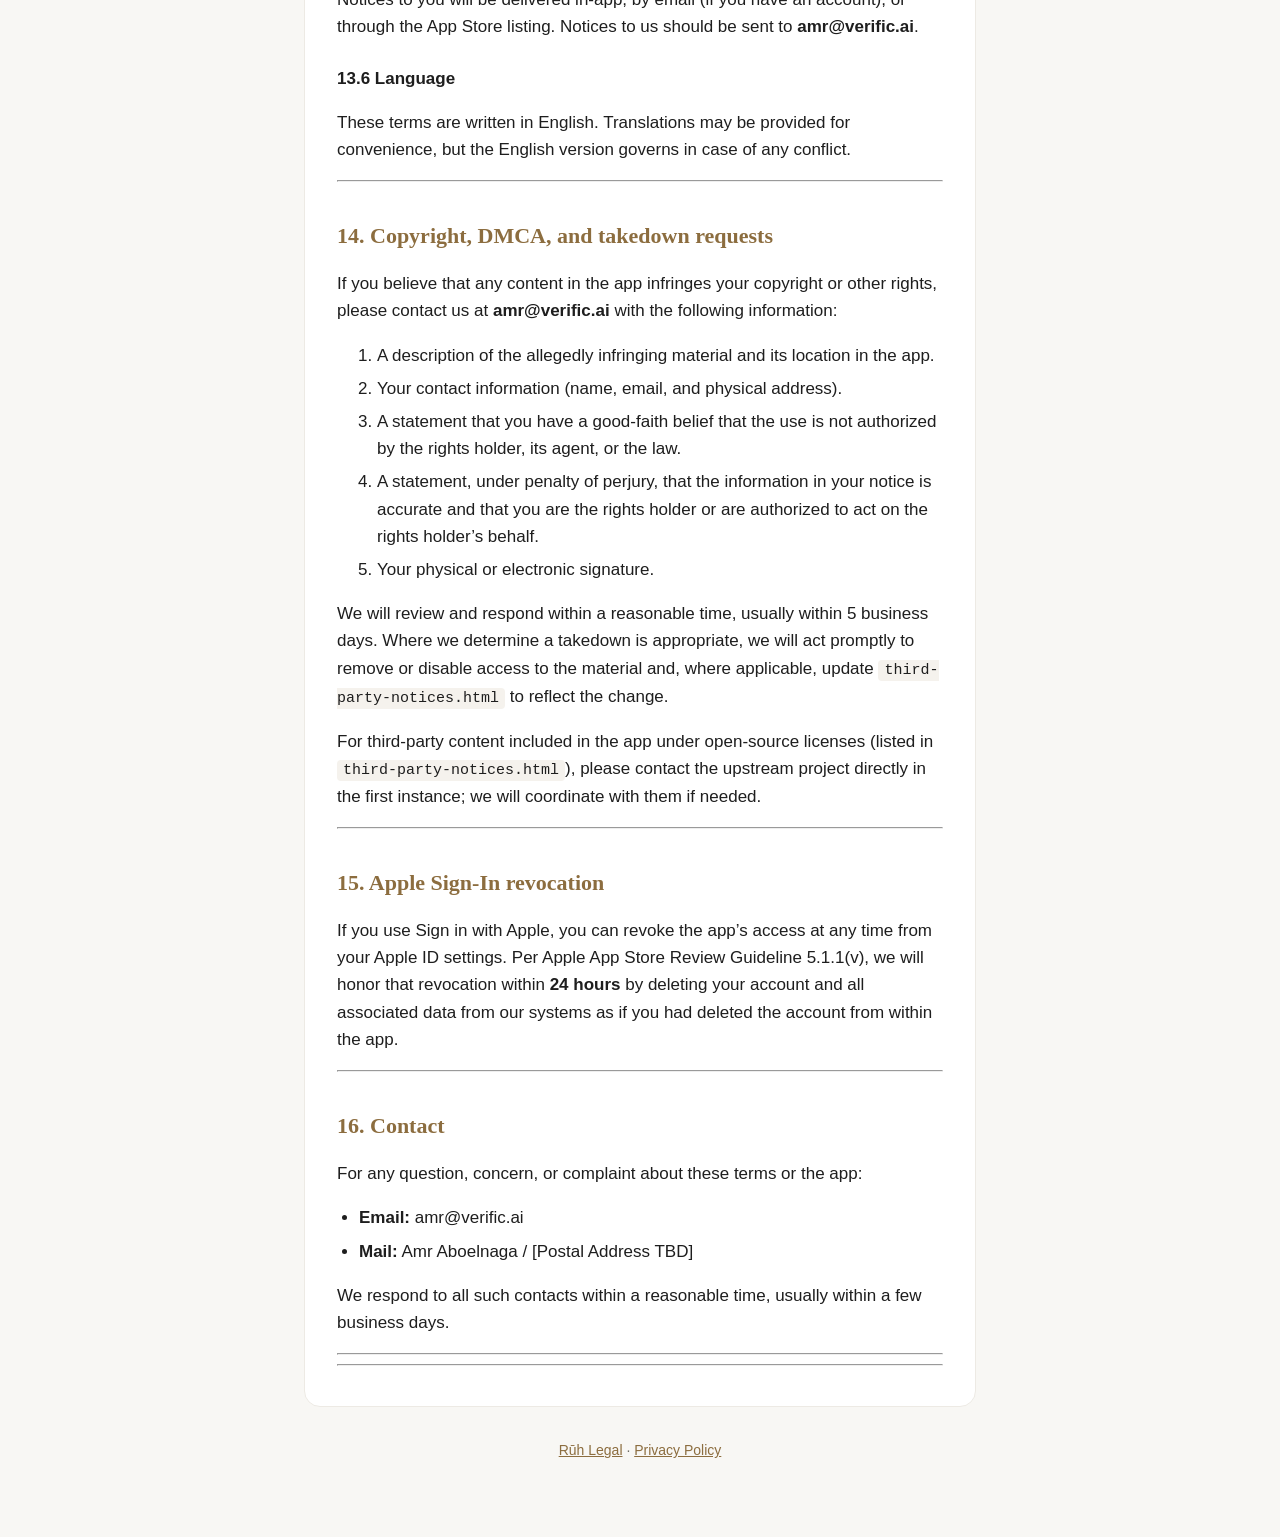
==== commit c8b779a5: "Use real PRIVACY.md/TERMS.md/THIRD_PARTY_NOTICES.md from app repo" ====
--- a/terms.html
+++ b/terms.html
@@ -10,173 +10,253 @@
   <main class="wrap">
     <a class="back" href="index.html">&larr; Rūh Legal</a>
     <article>
-      <h1>Terms of Service</h1>
-      <p class="meta">Last updated: 21 April 2026</p>
-
-      <p>
-        These Terms of Service (&ldquo;<strong>Terms</strong>&rdquo;) are a legal
-        agreement between you and <strong>Amr Aboelnaga</strong> (&ldquo;we&rdquo;,
-        &ldquo;us&rdquo;), the operator of the <strong>Rūh</strong> iOS
-        application (the &ldquo;<strong>app</strong>&rdquo;). By downloading,
-        installing, or using Rūh, you agree to these Terms.
-      </p>
-
-      <h2>1. What Rūh is — and what it isn&rsquo;t</h2>
-      <p>
-        Rūh is a reading and memorisation aid for the Holy Qur&rsquo;an. It
-        includes a mushaf reader, audio playback, a memorisation (hifz) arena,
-        khatam-plan tracking, and an optional pronunciation-review feature.
-      </p>
-      <p>
-        Rūh is <strong>not</strong> a religious authority, a certified
-        teacher, or a substitute for learning Qur&rsquo;anic recitation from a
-        qualified shaykh. The pronunciation-review and tajweed-highlighting
-        features are best-effort pattern matchers. When Rūh disagrees with
-        your teacher, trust your teacher.
-      </p>
-
-      <h2>2. Eligibility</h2>
-      <p>
-        You must be at least 13 years old to use Rūh. By using the app, you
-        represent that you meet this requirement. If you are between 13 and
-        the age of majority in your jurisdiction, a parent or legal guardian
-        must review these Terms and the Privacy Policy on your behalf.
-      </p>
-      <p>
-        Rūh is offered only in the United States and other non-EU, non-UK,
-        non-Swiss jurisdictions. If you access the app from a region where it
-        is not offered, you are responsible for ensuring that use is lawful
-        for you, and you must stop using it if it is not.
-      </p>
-
-      <h2>3. Your account</h2>
-      <p>
-        You may use Rūh without an account. If you create one using Sign in
-        with Apple, you are responsible for the security of that account.
-        Do not share it. Notify us immediately at
-        <a href="mailto:amr@verific.ai">amr@verific.ai</a> if you believe it
-        has been compromised.
-      </p>
-
-      <h2>4. Acceptable use</h2>
-      <p>You agree not to:</p>
-      <ul>
-        <li>Reverse engineer, decompile, or attempt to extract source code
-          from the app, except to the extent this restriction is prohibited
-          by applicable law.</li>
-        <li>Use the app to transmit malicious code, scrape content at a rate
-          intended to overload our servers, or probe our infrastructure
-          without written consent.</li>
-        <li>Abuse the pronunciation-review endpoint (for example, by sending
-          content unrelated to Qur&rsquo;an recitation).</li>
-        <li>Use the app to harass, defame, or infringe the rights of any
-          person, or to violate any applicable law.</li>
-      </ul>
-
-      <h2>5. Intellectual property</h2>
-      <p>
-        The Qur&rsquo;anic Arabic text distributed with Rūh comes from the
-        Tanzil Project and is in the public domain. Translations,
-        transliterations, fonts, and audio are licensed from their
-        respective rights-holders; a full attribution list is available in
-        Settings &rarr; About &rarr; Third-Party Notices inside the app.
-      </p>
-      <p>
-        The Rūh app itself (its original code, design, and non-Qur&rsquo;anic
-        content) is &copy; Amr Aboelnaga. All rights reserved. Subject to
-        these Terms, we grant you a limited, non-exclusive, non-transferable,
-        revocable licence to use the app on iOS devices that you own or
-        control, for your personal, non-commercial use.
-      </p>
-
-      <h2>6. User content</h2>
-      <p>
-        Your ayah notes and memorisation progress are yours. When Cloud Sync
-        is enabled, you grant us the technical licence needed to store that
-        content on our backend and transmit it between your devices. We do
-        not claim ownership of your notes and we do not use them to train
-        models.
-      </p>
-
-      <h2>7. Third-party services</h2>
-      <p>
-        Rūh relies on third-party services for some features (see the Privacy
-        Policy for the list). Your use of those services is subject to their
-        own terms. We are not responsible for third-party service outages,
-        errors, or changes, though we will make reasonable efforts to mitigate
-        their impact on the app.
-      </p>
-
-      <h2>8. Disclaimers</h2>
-      <p>
-        Rūh is provided &ldquo;as is&rdquo; and &ldquo;as available&rdquo;. To
-        the maximum extent permitted by law, we disclaim all warranties, express
-        or implied, including warranties of merchantability, fitness for a
-        particular purpose, non-infringement, and accuracy of results.
-      </p>
-      <p>
-        We do not warrant that the app will be error-free or uninterrupted,
-        that recitation tracking or pronunciation review will be accurate, or
-        that the app will meet your specific requirements. Recitation feedback
-        is an estimate based on software pattern matching and must not be
-        relied on as a substitute for a qualified teacher.
-      </p>
-
-      <h2>9. Limitation of liability</h2>
-      <p>
-        To the maximum extent permitted by law, in no event shall Amr Aboelnaga
-        be liable to you for any indirect, incidental, special, consequential,
-        or punitive damages, or any loss of data, profits, or goodwill, arising
-        from or related to your use of Rūh, even if advised of the possibility
-        of such damages. Our aggregate liability arising out of or relating to
-        these Terms or the app is limited to the greater of (a) the amount you
-        paid us in the twelve months preceding the event giving rise to the
-        claim and (b) ten United States dollars (US$10).
-      </p>
-
-      <h2>10. Indemnity</h2>
-      <p>
-        You agree to indemnify and hold harmless Amr Aboelnaga from any claim
-        or demand, including reasonable attorneys&rsquo; fees, made by any third
-        party due to your violation of these Terms, your misuse of the app, or
-        your violation of any law or the rights of a third party.
-      </p>
-
-      <h2>11. Termination</h2>
-      <p>
-        You may stop using Rūh at any time by deleting the app from your
-        device. You may also delete your account at any time (Settings &rarr;
-        Account &rarr; Delete my account). We may suspend or terminate your
-        access to the app or to our servers if you violate these Terms, if we
-        are required to do so by law, or if we discontinue the service; we
-        will take reasonable steps to notify you where practical.
-      </p>
-
-      <h2>12. Governing law and disputes</h2>
-      <p>
-        These Terms are governed by the laws of the Commonwealth of Virginia,
-        USA, without regard to its conflicts-of-law rules. Any dispute
-        arising out of or relating to these Terms or the app shall be resolved
-        in the state or federal courts located in Virginia, and you consent to
-        personal jurisdiction in those courts.
-      </p>
-
-      <h2>13. Changes to these Terms</h2>
-      <p>
-        We may update these Terms from time to time. The &ldquo;Last
-        updated&rdquo; date above will change, and the app will surface a
-        short disclosure the next time you open Settings &rarr; About.
-        Continued use of Rūh after a change means you accept the updated
-        Terms.
-      </p>
-
-      <h2>14. Contact</h2>
-      <p>
-        Questions about these Terms should go to
-        <a href="mailto:amr@verific.ai">amr@verific.ai</a>.
-      </p>
+<h1>Terms of Service</h1>
+<p><strong>Last updated:</strong> 21 April 2026
+<strong>Effective date:</strong> [TBD]</p>
+<p>These are the Terms of Service for <strong>Rūh</strong> (&ldquo;the app&rdquo;, &ldquo;we&rdquo;, &ldquo;us&rdquo;, &ldquo;our&rdquo;), an iOS application for reading, memorizing, and reciting the Qur&rsquo;an. The app is currently published by <strong>Amr Aboelnaga</strong> (&ldquo;the developer&rdquo;), an individual sole proprietor based in the <strong>Commonwealth of Virginia, United States of America</strong>. Once a limited liability company is formed to continue operating the app, the LLC will become the publishing entity and these terms will be updated per §11.2 to reflect the change.</p>
+<p>We&rsquo;ve written these terms in plain language. A parallel legal reading governs in case of a dispute, and is identical in substance to what you see here. If anything is unclear, contact us at <strong>amr@verific.ai</strong>.</p>
+<p><strong>By downloading, installing, or using the app, you agree to these terms.</strong> If you don&rsquo;t agree, please don&rsquo;t use the app.</p>
+<hr />
+<h2>TL;DR</h2>
+<ul>
+<li>The app is provided free of charge, AS IS. No warranty of any kind.</li>
+<li>You can use it for personal, non-commercial Qur&rsquo;an reading, memorization, and recitation practice.</li>
+<li>Pronunciation review is a practice aid, not a religious certification. It can be wrong. Trust your teacher over the app.</li>
+<li>We don&rsquo;t promise the app will always work, always be available, or always produce accurate results.</li>
+<li>Our liability to you is capped at $0 (zero), because the app is free and we are one person doing their best.</li>
+<li>Disputes go to arbitration in the <strong>Commonwealth of Virginia, United States</strong>, not to class-action lawsuits.</li>
+<li>You are responsible for how you use the app, including compliance with your own local laws.</li>
+</ul>
+<hr />
+<h2>1. The app</h2>
+<p><strong>Rūh</strong> is an iOS application for reading, memorizing, and reciting the Qur&rsquo;an. Features include:</p>
+<ul>
+<li>Reading the Qur&rsquo;an offline in a customizable mushaf layout</li>
+<li>Practicing memorization with ayah-by-ayah and page-by-page views</li>
+<li>On-device real-time recitation tracking using speech recognition</li>
+<li>An optional pronunciation review feature that uploads a single verse&rsquo;s audio to our server for feedback</li>
+<li>Progress tracking, bookmarks, and session history</li>
+<li>Optional account creation for syncing data across devices</li>
+</ul>
+<p>See our <a href="privacy.html">Privacy Policy</a> for how we handle data, including the clear separation between on-device processing and the optional pronunciation review upload.</p>
+<hr />
+<h2>2. Acceptance</h2>
+<p>By downloading, installing, opening, or using the app, you confirm that:</p>
+<ul>
+<li>You have read and understood these terms.</li>
+<li>You agree to be bound by them.</li>
+<li>You are legally able to enter into a contract under the laws of your home jurisdiction.</li>
+<li>If you are creating an account, you are at least <strong>13 years old</strong> (see §3).</li>
+</ul>
+<p>If you don&rsquo;t agree with any part of these terms, do not install or use the app.</p>
+<hr />
+<h2>3. Eligibility</h2>
+<h3>3.1 Guest mode (no account)</h3>
+<p>You can use the app as a guest without creating an account at any age. The guest experience gives you full access to reading, memorization, and on-device recitation tracking. Nothing is uploaded when you use the app as a guest.</p>
+<h3>3.2 Account creation (13 and older only)</h3>
+<p>If you choose to create an account — whether using Sign in with Apple, Sign in with Google, or an email and password — you must be <strong>13 years of age or older</strong>. By creating an account, you represent that you meet this minimum age.</p>
+<h3>3.3 Under 13</h3>
+<p>If you are under 13, you are welcome to use the app as a guest with your parent or guardian&rsquo;s permission and supervision. You may not create an account, use the pronunciation review feature, or sync data to any cloud service. If we become aware that we have received account data from someone under 13, we will delete that account and the associated data immediately. See our Privacy Policy §8 for details.</p>
+<hr />
+<h2>4. How you may use the app</h2>
+<p>You may use the app for your own personal, non-commercial purposes, including:</p>
+<ul>
+<li>Reading the Qur&rsquo;an for personal devotion, study, or memorization</li>
+<li>Practicing recitation with the on-device tracking feature</li>
+<li>Using pronunciation review to get practice feedback on your recitation</li>
+<li>Syncing your progress across devices you personally own</li>
+</ul>
+<p>You may <strong>not</strong>:</p>
+<ul>
+<li>Reverse-engineer, decompile, or disassemble the app except as permitted by applicable law</li>
+<li>Attempt to access the pronunciation review backend without going through the in-app feature (for example, directly calling our API endpoints or scripting automated requests)</li>
+<li>Use the app in a manner that interferes with or disrupts other users, the app&rsquo;s servers, or the developer</li>
+<li>Upload content to the pronunciation review feature that is not your own recitation of the Qur&rsquo;an (for example, music, speech from other sources, spam audio, or attempts to probe the model for unrelated purposes)</li>
+<li>Use the app, its content, or any part of it for any unlawful purpose under your local jurisdiction</li>
+<li>Copy, redistribute, sell, sublicense, or commercially exploit any part of the app, including the translation, the recitation audio, the fonts, or the mushaf typography, beyond what the underlying licenses of those third-party assets permit</li>
+<li>Hold the developer responsible for outcomes of using the app, including any religious, personal, or educational outcomes</li>
+</ul>
+<hr />
+<h2>5. The pronunciation review feature</h2>
+<p>Because the pronunciation review (&ldquo;Muaalem&rdquo;) feature is different from most app features — it uploads audio to a server and returns a subjective feedback output — the following additional terms apply to it specifically.</p>
+<h3>5.1 It is a practice aid, not a certification</h3>
+<p>The pronunciation review feature is a practice tool, not a religious certification. It uses a machine-learning model that can be wrong, miss mistakes, or flag correct recitations as mistakes. <strong>If the feature and your teacher disagree, trust your teacher.</strong> The feature is designed to help you notice things to practice, not to declare anything right or wrong.</p>
+<h3>5.2 It is not religious scholarship</h3>
+<p>Nothing produced by the pronunciation review feature should be taken as religious scholarship, a fatwa, or a teaching credential. The app does not issue ijāzahs. The app does not replace a qualified teacher (shaykh).</p>
+<h3>5.3 You opt in each time, and you can turn it off</h3>
+<p>The first time you use pronunciation review, we show you a consent screen explaining exactly what is about to happen with your audio. If you proceed, subsequent uses may not show the same consent screen each time — but you can always turn the entire feature off in Settings, and you can always choose not to tap the review button.</p>
+<h3>5.4 We don&rsquo;t store the audio</h3>
+<p>Our server processes the audio in memory and discards it immediately after analysis. We do not keep the raw audio. We do keep the analysis output (which letters the model flagged, for example) so you can review past sessions within your account.</p>
+<p>See the Privacy Policy §2.5 for the full technical description.</p>
+<hr />
+<h2>6. Your content and your account</h2>
+<h3>6.1 You own your content</h3>
+<p>Whatever you produce on the app — your recitation audio, your memorization progress, your notes, your session history — belongs to you. We claim no ownership over any of it.</p>
+<h3>6.2 What we do with your content</h3>
+<p>We use your content strictly as described in the Privacy Policy. For most features, we don&rsquo;t do anything with it because we never see it. For the pronunciation review feature specifically, we process your submitted audio for the analysis you requested and then discard it.</p>
+<h3>6.3 No training on your content</h3>
+<p><strong>We do not use your recitation audio, your reading habits, your progress data, or any other content from you to train any AI model</strong>, ours or anyone else&rsquo;s. This is a firm commitment.</p>
+<h3>6.4 Account deletion</h3>
+<p>You can delete your account in-app at any time from Settings → Account → Delete account. Deletion is permanent and irreversible. Once deleted:</p>
+<ul>
+<li>Your profile data is removed from our primary storage within 30 days.</li>
+<li>Your sync data is removed from our primary storage within 30 days.</li>
+<li>Your analysis outputs from pronunciation review are removed within 30 days.</li>
+<li>Backups that contain pre-deletion snapshots are purged within 90 days.</li>
+</ul>
+<h3>6.5 Inactive accounts (future)</h3>
+<p>We reserve the right, in the future, to delete accounts that have been inactive for an extended period of time, giving you advance notice by email. We do not operate such a policy today. If and when we do, we will publish the specific inactivity window and notification timeline in an update to these terms before it takes effect.</p>
+<hr />
+<h2>7. Intellectual property</h2>
+<h3>7.1 The Qur&rsquo;an itself</h3>
+<p>The Arabic text of the Qur&rsquo;an is in the public domain (and, from a different perspective, belongs to no one and everyone). We claim no rights in the Arabic text.</p>
+<h3>7.2 The English translation</h3>
+<p>The app currently ships <strong>[TBD — e.g., the Pickthall translation (1930), which is in the public domain]</strong>. The translation carries its own license terms; see third-party-notices.html in the repository for attribution.</p>
+<h3>7.3 The recitation audio</h3>
+<p>The app uses recitation audio from <strong>[TBD — e.g., EveryAyah.com / QuranicAudio.com, in turn licensed from the respective qurra]</strong>. Those sources have their own licenses; see third-party-notices.html.</p>
+<h3>7.4 The mushaf fonts</h3>
+<p>The app uses typography from the <strong>DigitalKhatt</strong> project, published under its own open-source license. See third-party-notices.html.</p>
+<h3>7.5 The application itself</h3>
+<p>The software — the code, the interface design, the graphics, the icons, the copy — is the intellectual property of the developer. You may not copy, modify, redistribute, or create derivative works of the application itself, except as permitted by applicable law.</p>
+<h3>7.6 You may share</h3>
+<p>Notwithstanding §7.5, you are free to:</p>
+<ul>
+<li>Share screenshots of the app for personal or educational purposes</li>
+<li>Recommend the app to others</li>
+<li>Cite the app in academic work, with attribution</li>
+<li>Display verses from the mushaf in your own study materials</li>
+</ul>
+<p>You may not build a competing commercial product that copies our design or implementation.</p>
+<hr />
+<h2>8. Disclaimers and limits (READ THIS PART)</h2>
+<h3>8.1 AS IS</h3>
+<p><strong>THE APP IS PROVIDED &ldquo;AS IS&rdquo; AND &ldquo;AS AVAILABLE&rdquo;, WITHOUT WARRANTY OF ANY KIND</strong>, either express or implied, including but not limited to implied warranties of merchantability, fitness for a particular purpose, non-infringement, accuracy, or uninterrupted availability.</p>
+<p>We make no promises that:</p>
+<ul>
+<li>The app will always work, or work on your particular device or iOS version</li>
+<li>The app&rsquo;s content will always be free of errors (though we will fix errors when we find them)</li>
+<li>The pronunciation review feature will produce accurate or useful results in all cases</li>
+<li>The on-device recitation tracking will always recognize your recitation correctly</li>
+<li>Data synced across your devices will always be perfectly consistent</li>
+<li>Our servers will always be available</li>
+<li>Any particular feature will remain in the app in the future</li>
+</ul>
+<p>We will try our best to ship a working, accurate, respectful product. That best effort is not a warranty.</p>
+<h3>8.2 Limitation of liability</h3>
+<p>To the maximum extent permitted by applicable law, <strong>our total liability to you for any and all claims arising out of or related to the app is limited to the greater of (a) the amount you paid us in the twelve months before the claim, or (b) zero dollars ($0).</strong> The app is free. You have paid us zero dollars. Our maximum liability to you is zero dollars.</p>
+<p><strong>We are not liable</strong> for:</p>
+<ul>
+<li>Lost profits</li>
+<li>Lost data (back up your data; deleting the app deletes local data)</li>
+<li>Lost opportunities</li>
+<li>Indirect, consequential, incidental, special, exemplary, or punitive damages</li>
+<li>Any religious, spiritual, or educational outcome you attribute to the app</li>
+<li>Errors in the translation, transliteration, mushaf rendering, or pronunciation review output</li>
+<li>Any action you take, or fail to take, based on the app&rsquo;s output</li>
+</ul>
+<p>This limitation applies regardless of the legal theory of liability — whether contract, tort, negligence, strict liability, or anything else.</p>
+<p><strong>Carve-outs.</strong> Nothing in this section limits or excludes our liability for: (a) gross negligence, (b) willful misconduct, (c) fraud or fraudulent misrepresentation, (d) death or personal injury caused by our negligence, or (e) any other liability that cannot be excluded or limited by applicable law. In jurisdictions that do not allow the exclusion or limitation of certain damages (for example, several U.S. states, the European Union, the United Kingdom), the above limitation applies only to the maximum extent permitted by law in that jurisdiction, and the remainder of this section remains in force.</p>
+<h3>8.3 No certification</h3>
+<p>Nothing in the app constitutes religious guidance, a fatwa, a teaching credential, or an ijāzah. The app is a practice tool and should be treated as such.</p>
+<hr />
+<h2>9. Indemnification</h2>
+<p>To the maximum extent permitted by applicable law, you agree to indemnify, defend, and hold harmless the developer from and against any claims, damages, losses, liabilities, judgments, settlements, and expenses (including reasonable attorney&rsquo;s fees) arising out of or related to:</p>
+<ul>
+<li>Your use or misuse of the app</li>
+<li>Your violation of these terms</li>
+<li>Your violation of any third party&rsquo;s rights</li>
+<li>Your violation of any applicable law</li>
+<li>Content you submit through the pronunciation review feature, if any such content is not your own good-faith Qur&rsquo;an recitation</li>
+</ul>
+<p>This clause survives termination of these terms.</p>
+<hr />
+<h2>10. Dispute resolution</h2>
+<h3>10.1 Try contacting us first</h3>
+<p>If you have a problem or a complaint, please contact us at <strong>amr@verific.ai</strong> before starting any formal dispute. Most issues can be resolved by a direct conversation.</p>
+<h3>10.2 Arbitration agreement (U.S. users)</h3>
+<p><strong>If you are a resident of the United States, any dispute you have with us will be resolved through binding individual arbitration</strong>, not in court, except as provided below. This includes disputes about these terms, the app, and any past, present, or future interaction with us.</p>
+<ul>
+<li>Arbitration will be conducted by the <strong>American Arbitration Association (AAA)</strong> under its <strong>Consumer Arbitration Rules</strong>, which are available at <a href="https://www.adr.org">adr.org</a>. If the AAA is unable or unwilling to administer the arbitration, the parties will select a comparable substitute by mutual agreement.</li>
+<li>Arbitration will take place in the <strong>Commonwealth of Virginia</strong>, <strong>or by video or telephone conference if you prefer</strong> (which is the expected default for most claims — we will not insist on your physical travel). You can request remote arbitration and we will accommodate it.</li>
+<li>You and we both waive the right to a jury trial for disputes that would otherwise go to court.</li>
+<li>You and we both waive the right to participate in a class action, class arbitration, or any other representative proceeding.</li>
+</ul>
+<p>You may opt out of this arbitration agreement within 30 days of first accepting these terms by sending an email to <strong>amr@verific.ai</strong> with the subject &ldquo;Arbitration Opt-Out&rdquo; and your account email (if applicable). If you opt out, the rest of these terms still apply, but the arbitration clause and the class-action waiver do not. Your claims, if any, may instead be brought in a court of competent jurisdiction in the Commonwealth of Virginia or in your home state.</p>
+<p><strong>Exceptions:</strong> Either party may bring a claim in small-claims court if it qualifies, and either party may seek injunctive relief in a court of competent jurisdiction to protect intellectual property rights.</p>
+<h3>10.3 Outside the United States</h3>
+<p><strong>v1 availability is limited to the United States and selected non-EU markets. The app is not currently available in the European Union, European Economic Area, United Kingdom, or Switzerland</strong>, so the consumer-protection overrides from those jurisdictions do not currently apply to our terms. If you are a resident of any jurisdiction outside the United States where the app is available, and your local consumer-protection law would override the arbitration clause in §10.2, those laws apply and your local courts retain jurisdiction.</p>
+<p>When availability is extended to the European Union, United Kingdom, or other jurisdictions with strong consumer-protection regimes in a future release, these terms will be updated per §11.2 to reflect the applicable overrides.</p>
+<h3>10.4 Governing law</h3>
+<p>These terms are governed by the laws of the <strong>Commonwealth of Virginia, United States</strong>, without regard to its conflict-of-law principles. EU, UK, California, Illinois, and other consumer-protection laws that cannot be contracted away still apply where they would otherwise apply — this clause does not override mandatory protections under those laws for residents of those jurisdictions.</p>
+<p>When the planned Delaware limited liability company is formed to take over publishing the app, governing law will transition to the <strong>State of Delaware</strong> and these terms will be updated per §11.2 with at least 30 days&rsquo; advance notice to account users.</p>
+<h3>10.5 Time limit</h3>
+<p>Any claim you have against us must be brought within the shorter of (a) <strong>one year</strong> of the events giving rise to the claim or (b) the shortest period permitted by applicable law in your jurisdiction. In jurisdictions where a one-year limitation is not enforceable against consumers (including, without limitation, California, the European Union, and the United Kingdom), the applicable statutory limitation period governs instead.</p>
+<hr />
+<h2>11. Changes to the app and these terms</h2>
+<h3>11.1 Changes to the app</h3>
+<p>We may add, remove, or change features of the app at any time. We don&rsquo;t guarantee that any particular feature will be available forever. Where a change materially reduces the functionality you rely on, we will try to notify you in advance in the app&rsquo;s release notes.</p>
+<h3>11.2 Changes to these terms</h3>
+<p>We may update these terms from time to time. The &ldquo;Last updated&rdquo; date at the top will reflect the most recent change.</p>
+<ul>
+<li><strong>Material changes</strong> will be announced in-app and by email (if you have an account) at least <strong>30 days</strong> before they take effect. Your continued use of the app after the effective date constitutes acceptance. If you don&rsquo;t agree with the change, you can delete your account and uninstall the app before the effective date.</li>
+<li><strong>Non-material changes</strong> (typos, clarifications, structural edits without changes in substance) may take effect immediately with a note in the release notes.</li>
+</ul>
+<p>We will not retroactively reduce the protections you had at the time you first accepted these terms.</p>
+<hr />
+<h2>12. Termination</h2>
+<h3>12.1 By you</h3>
+<p>You can stop using the app at any time by uninstalling it and, if you have an account, deleting your account from Settings.</p>
+<h3>12.2 By us</h3>
+<p>We may suspend or terminate your access to the app or your account if:</p>
+<ul>
+<li>You violate these terms</li>
+<li>You attempt to bypass, attack, or exploit the app or our servers</li>
+<li>You use the app for an unlawful purpose</li>
+<li>We discontinue the app entirely</li>
+</ul>
+<p>If we discontinue the app entirely, we will notify account users at least 30 days in advance by email where reasonably possible, and we will provide a way to export your data.</p>
+<h3>12.3 What survives termination</h3>
+<p>The sections on intellectual property (§7), disclaimers (§8), indemnification (§9), dispute resolution (§10), and general provisions (§13) survive termination of these terms.</p>
+<hr />
+<h2>13. General provisions</h2>
+<h3>13.1 Entire agreement</h3>
+<p>These terms, together with the Privacy Policy, constitute the entire agreement between you and the developer regarding the app. They supersede any prior agreements, communications, or discussions.</p>
+<h3>13.2 Severability</h3>
+<p>If any part of these terms is found unenforceable, the rest of the terms remain in effect, and the unenforceable part will be modified to the minimum extent necessary to make it enforceable while preserving its intent.</p>
+<h3>13.3 No waiver</h3>
+<p>If we don&rsquo;t enforce a provision of these terms in a particular situation, that doesn&rsquo;t waive our right to enforce it in the future.</p>
+<h3>13.4 Assignment</h3>
+<p>You may not assign or transfer these terms, but we may assign them to a successor (for example, if the app is acquired by another person or entity). If we do, we will notify you.</p>
+<h3>13.5 Notices</h3>
+<p>Notices to you will be delivered in-app, by email (if you have an account), or through the App Store listing. Notices to us should be sent to <strong>amr@verific.ai</strong>.</p>
+<h3>13.6 Language</h3>
+<p>These terms are written in English. Translations may be provided for convenience, but the English version governs in case of any conflict.</p>
+<hr />
+<h2>14. Copyright, DMCA, and takedown requests</h2>
+<p>If you believe that any content in the app infringes your copyright or other rights, please contact us at <strong>amr@verific.ai</strong> with the following information:</p>
+<ol>
+<li>A description of the allegedly infringing material and its location in the app.</li>
+<li>Your contact information (name, email, and physical address).</li>
+<li>A statement that you have a good-faith belief that the use is not authorized by the rights holder, its agent, or the law.</li>
+<li>A statement, under penalty of perjury, that the information in your notice is accurate and that you are the rights holder or are authorized to act on the rights holder&rsquo;s behalf.</li>
+<li>Your physical or electronic signature.</li>
+</ol>
+<p>We will review and respond within a reasonable time, usually within 5 business days. Where we determine a takedown is appropriate, we will act promptly to remove or disable access to the material and, where applicable, update <code>third-party-notices.html</code> to reflect the change.</p>
+<p>For third-party content included in the app under open-source licenses (listed in <code>third-party-notices.html</code>), please contact the upstream project directly in the first instance; we will coordinate with them if needed.</p>
+<hr />
+<h2>15. Apple Sign-In revocation</h2>
+<p>If you use Sign in with Apple, you can revoke the app&rsquo;s access at any time from your Apple ID settings. Per Apple App Store Review Guideline 5.1.1(v), we will honor that revocation within <strong>24 hours</strong> by deleting your account and all associated data from our systems as if you had deleted the account from within the app.</p>
+<hr />
+<h2>16. Contact</h2>
+<p>For any question, concern, or complaint about these terms or the app:</p>
+<ul>
+<li><strong>Email:</strong> amr@verific.ai</li>
+<li><strong>Mail:</strong> Amr Aboelnaga / [Postal Address TBD]</li>
+</ul>
+<p>We respond to all such contacts within a reasonable time, usually within a few business days.</p>
+<hr />
+<hr />
     </article>
-
     <footer>
       <p><a href="index.html">Rūh Legal</a> &middot; <a href="privacy.html">Privacy Policy</a></p>
     </footer>
